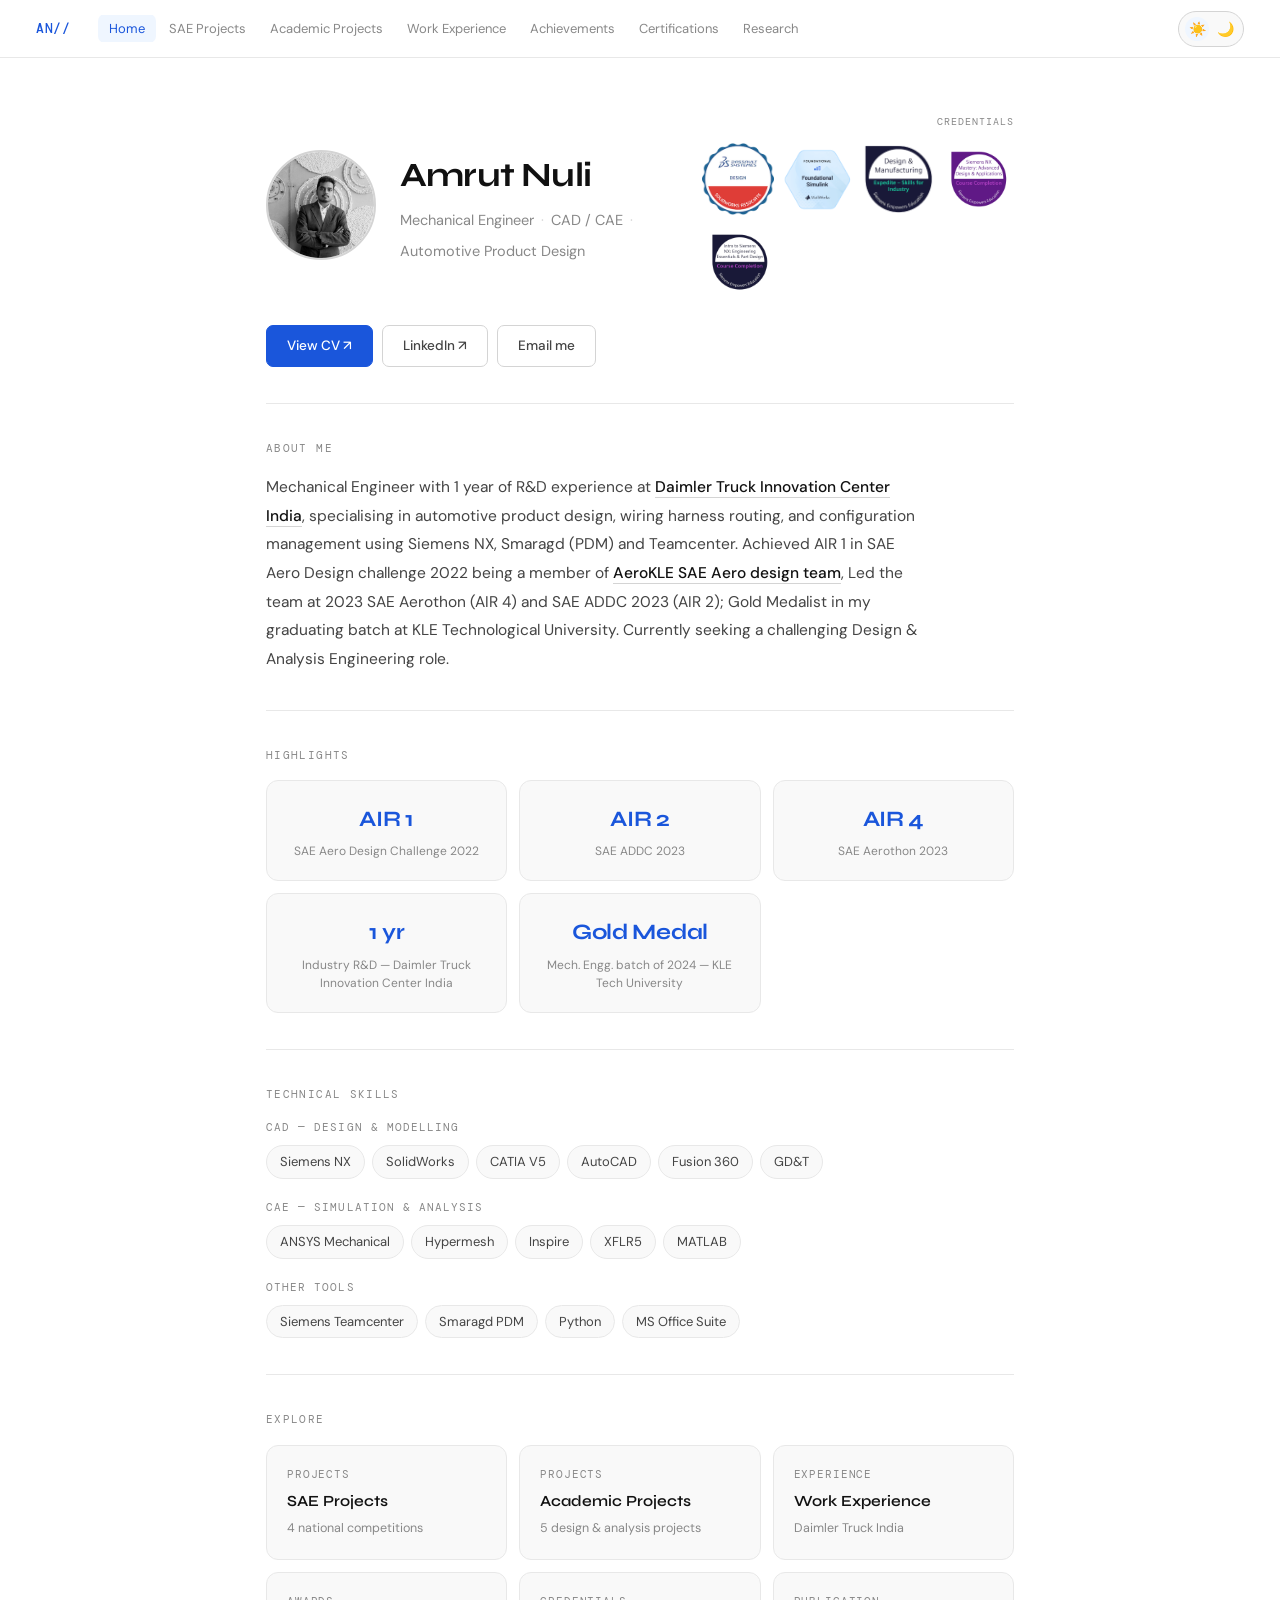
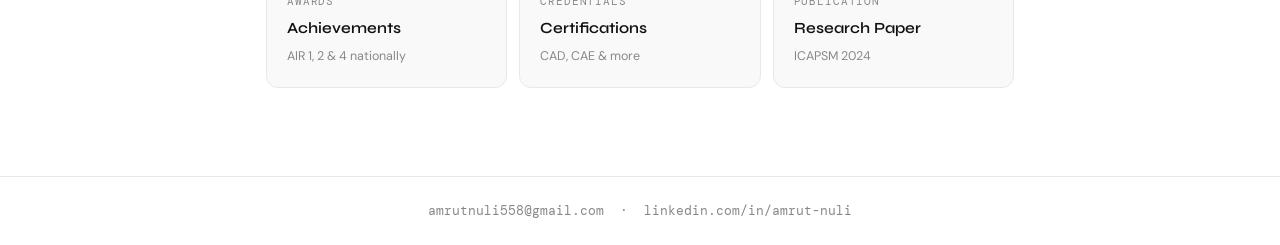
==== index.html @ 8f0495ea "initial upload" ====
<!DOCTYPE html>
<html lang="en">
<head>
  <meta charset="UTF-8"/>
  <meta name="viewport" content="width=device-width, initial-scale=1.0"/>
  <title>Amrut Nuli — Mechanical Engineer</title>
  <link rel="stylesheet" href="style.css"/>
</head>
<body>

<nav>
  <a class="nav-brand" href="index.html">AN//</a>
  <ul class="nav-links">
    <li><a href="index.html" class="active">Home</a></li>
    <li><a href="sae-projects.html">SAE Projects</a></li>
    <li><a href="academic-projects.html">Academic Projects</a></li>
    <li><a href="work-experience.html">Work Experience</a></li>
    <li><a href="achievements.html">Achievements</a></li>
    <li><a href="certifications.html">Certifications</a></li>
    <li><a href="research.html">Research</a></li>
  </ul>
  <button class="theme-toggle" onclick="toggleTheme()" id="theme-btn" title="Toggle dark/light mode">
    <span class="theme-toggle-icon" id="icon-light">☀️</span>
    <span class="theme-toggle-icon" id="icon-dark">🌙</span>
  </button>
</nav>

<main class="page">

  <!-- ── HERO ── -->
  <div class="hero-row">

    <!-- Profile photo -->
    <div class="avatar-wrap" style="width:110px; height:110px;">
      <img src="images/profile/photo.jpg" alt="Amrut Nuli"
           onerror="this.style.display='none'; this.nextElementSibling.style.display='flex'"/>
      <div class="avatar-initials" style="display:none;">AN</div>
    </div>

    <!-- Name + title -->
    <div style="flex:1; min-width:0;">
      <div class="hero-name">Amrut Nuli</div>
      <div class="hero-title-line">
        <span>Mechanical Engineer</span>
        <span class="hero-dot">·</span>
        <span>CAD / CAE</span>
        <span class="hero-dot">·</span>
        <span>Automotive Product Design</span>
      </div>
    </div>

<!-- Credential badges — right aligned -->
<div style="display:flex; flex-direction:column; align-items:flex-end;
            gap:10px; flex-shrink:0;">
  <div style="font-size:10px; font-family:'DM Mono',monospace;
              text-transform:uppercase; letter-spacing:0.1em;
              color:var(--text3); text-align:right; margin-bottom:2px;">
    Credentials
  </div>

  <!-- Row 1 — 4 badges -->
  <div style="display:grid; grid-template-columns:repeat(4, 72px); gap:8px;">

    <a href="https://www.credly.com/badges/6abbfff7-89fe-4c32-a767-18a393b9e136"
       target="_blank" title="Click to verify on Credly">
      <img src="images/badges/badge-1.png" alt="Credential Badge 1"
           style="width:72px; height:72px; object-fit:contain; display:block;
                  transition:transform 0.2s, opacity 0.2s; opacity:0.9;"
           onmouseover="this.style.transform='scale(1.1)'; this.style.opacity='1'"
           onmouseout="this.style.transform='scale(1)'; this.style.opacity='0.9'"/>
    </a>

    <a href="https://www.credly.com/badges/c53f338e-df03-4ca5-ad99-1e9cc7ef1392"
       target="_blank" title="Click to verify on Credly">
      <img src="images/badges/badge-2.png" alt="Credential Badge 2"
           style="width:72px; height:72px; object-fit:contain; display:block;
                  transition:transform 0.2s, opacity 0.2s; opacity:0.9;"
           onmouseover="this.style.transform='scale(1.1)'; this.style.opacity='1'"
           onmouseout="this.style.transform='scale(1)'; this.style.opacity='0.9'"/>
    </a>

    <a href="https://www.credly.com/badges/e3f181ad-5f9e-4975-9733-bbbe692f7ce8"
       target="_blank" title="Click to verify on Credly">
      <img src="images/badges/badge-3.png" alt="Credential Badge 3"
           style="width:72px; height:72px; object-fit:contain; display:block;
                  transition:transform 0.2s, opacity 0.2s; opacity:0.9;"
           onmouseover="this.style.transform='scale(1.1)'; this.style.opacity='1'"
           onmouseout="this.style.transform='scale(1)'; this.style.opacity='0.9'"/>
    </a>

    <a href="https://www.credly.com/badges/d7712d7a-e00e-4a6d-b350-fc04dd3a1cb3"
       target="_blank" title="Click to verify on Credly">
      <img src="images/badges/badge-4.png" alt="Credential Badge 4"
           style="width:72px; height:72px; object-fit:contain; display:block;
                  transition:transform 0.2s, opacity 0.2s; opacity:0.9;"
           onmouseover="this.style.transform='scale(1.1)'; this.style.opacity='1'"
           onmouseout="this.style.transform='scale(1)'; this.style.opacity='0.9'"/>
    </a>

  </div>

  <!-- Row 2 — remaining badges -->
  <div style="display:grid; grid-template-columns:repeat(4, 72px); gap:8px;">

    <a href="https://www.credly.com/badges/d7712d7a-e00e-4a6d-b350-fc04dd3a1cb3"
       target="_blank" title="Click to verify on Credly">
      <img src="images/badges/badge-5.png" alt="Credential Badge 5"
           style="width:72px; height:72px; object-fit:contain; display:block;
                  transition:transform 0.2s, opacity 0.2s; opacity:0.9;"
           onmouseover="this.style.transform='scale(1.1)'; this.style.opacity='1'"
           onmouseout="this.style.transform='scale(1)'; this.style.opacity='0.9'"/>
    </a>

    <!-- Add more badges here in row 2 if needed, same pattern -->

  </div>

</div>

</div>
  <!-- ── END HERO ROW ── -->

  <!-- ── CTAs ── -->
  <div class="btn-row">
    <a class="btn primary" href="https://www.papermark.com/view/cmmp3pbql000fjv04pdbtxovd" target="_blank">View CV ↗</a>
    <a class="btn" href="https://www.linkedin.com/in/amrut-nuli/" target="_blank">LinkedIn ↗</a>
    <a class="btn" href="mailto:amrutnuli558@gmail.com">Email me</a>
  </div>

  <hr/>

  <!-- ── ABOUT ── -->
  <div class="label">About me</div>
  <p style="font-size:15.5px; color:var(--text2); line-height:1.85; max-width:660px;">
    Mechanical Engineer with 1 year of R&amp;D experience at
    <a href="work-experience.html" style="color:var(--text); border-bottom:1px solid var(--border2); text-decoration:none; font-weight:500;">Daimler Truck Innovation Center India</a>,
    specialising in automotive product design, wiring harness routing, and configuration management
    using Siemens NX, Smaragd (PDM) and Teamcenter. Achieved AIR 1 in SAE Aero Design challenge 2022
    being a member of
    <a href="https://aerokle.in/" style="color:var(--text); border-bottom:1px solid var(--border2); text-decoration:none; font-weight:500;">AeroKLE SAE Aero design team</a>,
    Led the team at 2023 SAE Aerothon (AIR 4) and SAE ADDC 2023 (AIR 2); Gold Medalist in my graduating
    batch at KLE Technological University. Currently seeking a challenging Design &amp; Analysis Engineering role.
  </p>

  <hr/>

  <!-- ── HIGHLIGHTS ── -->
  <div class="label">Highlights</div>
  <div class="stats-grid">
    <div class="stat-card">
      <div class="stat-val">AIR 1</div>
      <div class="stat-desc">SAE Aero Design Challenge 2022</div>
    </div>
    <div class="stat-card">
      <div class="stat-val">AIR 2</div>
      <div class="stat-desc">SAE ADDC 2023</div>
    </div>
    <div class="stat-card">
      <div class="stat-val">AIR 4</div>
      <div class="stat-desc">SAE Aerothon 2023</div>
    </div>
    <div class="stat-card">
      <div class="stat-val">1 yr</div>
      <div class="stat-desc">Industry R&amp;D — Daimler Truck Innovation Center India</div>
    </div>
    <div class="stat-card">
      <div class="stat-val">Gold Medal</div>
      <div class="stat-desc">Mech. Engg. batch of 2024 — KLE Tech University</div>
    </div>
  </div>

  <hr/>

  <!-- ── SKILLS ── -->
  <div class="label">Technical skills</div>

  <div class="skill-section">
    <div class="skill-label">CAD — Design &amp; Modelling</div>
    <div class="pill-row">
      <span class="pill">Siemens NX</span>
      <span class="pill">SolidWorks</span>
      <span class="pill">CATIA V5</span>
      <span class="pill">AutoCAD</span>
      <span class="pill">Fusion 360</span>
      <span class="pill">GD&amp;T</span>
    </div>
  </div>

  <div class="skill-section">
    <div class="skill-label">CAE — Simulation &amp; Analysis</div>
    <div class="pill-row">
      <span class="pill">ANSYS Mechanical</span>
      <span class="pill">Hypermesh</span>
      <span class="pill">Inspire</span>
      <span class="pill">XFLR5</span>
      <span class="pill">MATLAB</span>
    </div>
  </div>

  <div class="skill-section">
    <div class="skill-label">Other tools</div>
    <div class="pill-row">
      <span class="pill">Siemens Teamcenter</span>
      <span class="pill">Smaragd PDM</span>
      <span class="pill">Python</span>
      <span class="pill">MS Office Suite</span>
    </div>
  </div>

  <hr/>

  <!-- ── EXPLORE ── -->
  <div class="label">Explore</div>
  <div class="explore-grid">
    <a href="sae-projects.html" class="explore-card">
      <div class="explore-type">Projects</div>
      <div class="explore-title">SAE Projects</div>
      <div class="explore-sub">4 national competitions</div>
    </a>
    <a href="academic-projects.html" class="explore-card">
      <div class="explore-type">Projects</div>
      <div class="explore-title">Academic Projects</div>
      <div class="explore-sub">5 design &amp; analysis projects</div>
    </a>
    <a href="work-experience.html" class="explore-card">
      <div class="explore-type">Experience</div>
      <div class="explore-title">Work Experience</div>
      <div class="explore-sub">Daimler Truck India</div>
    </a>
    <a href="achievements.html" class="explore-card">
      <div class="explore-type">Awards</div>
      <div class="explore-title">Achievements</div>
      <div class="explore-sub">AIR 1, 2 &amp; 4 nationally</div>
    </a>
    <a href="certifications.html" class="explore-card">
      <div class="explore-type">Credentials</div>
      <div class="explore-title">Certifications</div>
      <div class="explore-sub">CAD, CAE &amp; more</div>
    </a>
    <a href="research.html" class="explore-card">
      <div class="explore-type">Publication</div>
      <div class="explore-title">Research Paper</div>
      <div class="explore-sub">ICAPSM 2024</div>
    </a>
  </div>

</main>

<footer>
  amrutnuli558@gmail.com &nbsp;·&nbsp;
  <a href="https://www.linkedin.com/in/amrut-nuli/" target="_blank">linkedin.com/in/amrut-nuli</a>
</footer>

<script>
  function applyTheme(dark) {
    document.body.classList.toggle('dark', dark);
    document.getElementById('icon-light').classList.toggle('active', !dark);
    document.getElementById('icon-dark').classList.toggle('active', dark);
  }
  function toggleTheme() {
    const isDark = document.body.classList.contains('dark');
    localStorage.setItem('theme', isDark ? 'light' : 'dark');
    applyTheme(!isDark);
  }
  (function() {
    const saved = localStorage.getItem('theme');
    if (saved === 'dark') applyTheme(true);
    else applyTheme(false);
  })();
</script>

</body>
</html>
---- style.css ----
@import url('https://fonts.googleapis.com/css2?family=Syne:wght@400;500;600;700&family=DM+Mono:wght@400;500&family=DM+Sans:ital,wght@0,400;0,500;1,400&display=swap');

:root {
  --bg:            #ffffff;
  --bg2:           #f9f9f9;
  --bg3:           #f2f2f2;
  --border:        #e8e8e8;
  --border2:       #d4d4d4;
  --text:          #111111;
  --text2:         #444444;
  --text3:         #888888;
  --accent:        #1a56db;
  --accent-dim:    #eff6ff;
  --accent-border: #bfdbfe;
  --green:         #059669;
  --green-dim:     #ecfdf5;
  --green-border:  #a7f3d0;
  --amber:         #d97706;
  --amber-dim:     #fffbeb;
  --amber-border:  #fde68a;
  --nav-h:         58px;
  --radius:        12px;
  --radius-sm:     7px;
}

*, *::before, *::after { box-sizing: border-box; margin: 0; padding: 0; }
html { scroll-behavior: smooth; }

body {
  font-family: 'DM Sans', sans-serif;
  background: var(--bg);
  color: var(--text);
  line-height: 1.65;
  min-height: 100vh;
}

/* ── NAV ─────────────────────────────── */
nav {
  position: sticky; top: 0; z-index: 100;
  background: rgba(255,255,255,0.94);
  backdrop-filter: blur(10px);
  border-bottom: 1px solid var(--border);
  padding: 0 36px;
  display: flex; align-items: center;
  height: var(--nav-h);
}
.nav-brand {
  font-family: 'DM Mono', monospace;
  font-size: 13px; font-weight: 500;
  color: var(--accent); text-decoration: none;
  margin-right: 28px; flex-shrink: 0;
  letter-spacing: 0.04em;
}
.nav-links {
  display: flex; align-items: center;
  gap: 2px; list-style: none;
  overflow-x: auto; flex: 1;
}
.nav-links a {
  font-size: 13px; color: var(--text3);
  text-decoration: none; padding: 6px 11px;
  border-radius: var(--radius-sm);
  transition: color 0.15s, background 0.15s;
  white-space: nowrap;
}
.nav-links a:hover  { color: var(--text); background: var(--bg3); }
.nav-links a.active { color: var(--accent); background: var(--accent-dim); }

/* ── PAGE WRAPPER ─────────────────────── */
.page {
  max-width: 820px;
  margin: 0 auto;
  padding: 56px 36px 88px;
  animation: fadeUp 0.35s ease both;
}

@keyframes fadeUp {
  from { opacity: 0; transform: translateY(14px); }
  to   { opacity: 1; transform: translateY(0); }
}

/* ── PAGE HEADER ──────────────────────── */
.page-header { margin-bottom: 48px; }
.page-eyebrow {
  font-family: 'DM Mono', monospace;
  font-size: 11px; letter-spacing: 0.14em;
  text-transform: uppercase; color: var(--text3);
  margin-bottom: 10px;
}
.page-title {
  font-family: 'Syne', sans-serif;
  font-size: 38px; font-weight: 700;
  color: var(--text); letter-spacing: -0.8px;
  line-height: 1.15;
}
.page-sub {
  font-size: 16px; color: var(--text3);
  margin-top: 10px; max-width: 560px; line-height: 1.65;
}

/* ── DIVIDERS ─────────────────────────── */
hr    { border: none; border-top: 1px solid var(--border); margin: 36px 0; }
.hr-sm{ border: none; border-top: 1px solid var(--border); margin: 22px 0; }

/* ── SECTION LABEL ────────────────────── */
.label {
  font-family: 'DM Mono', monospace;
  font-size: 10.5px; letter-spacing: 0.13em;
  text-transform: uppercase; color: var(--text3);
  margin-bottom: 16px;
}

/* ── GENERIC CARD ─────────────────────── */
.card {
  background: var(--bg);
  border: 1px solid var(--border);
  border-radius: var(--radius);
  padding: 24px;
  margin-bottom: 14px;
}
.card:last-child { margin-bottom: 0; }

/* ── PROJECT CARD ─────────────────────── */
.project-card {
  background: var(--bg);
  border: 1px solid var(--border);
  border-radius: var(--radius);
  padding: 32px;
  margin-bottom: 24px;
  transition: border-color 0.2s, box-shadow 0.2s;
}
.project-card:hover {
  border-color: var(--border2);
  box-shadow: 0 2px 16px rgba(0,0,0,0.06);
}
.project-card:last-child { margin-bottom: 0; }

.project-header {
  display: flex; justify-content: space-between;
  align-items: flex-start; gap: 16px; margin-bottom: 6px;
}
.project-title {
  font-family: 'Syne', sans-serif;
  font-size: 21px; font-weight: 700; color: var(--text);
  line-height: 1.25;
}
.project-rank {
  font-family: 'DM Mono', monospace;
  font-size: 11.5px; font-weight: 500;
  background: var(--accent-dim); color: var(--accent);
  border: 1px solid var(--accent-border);
  border-radius: 20px; padding: 4px 12px;
  white-space: nowrap; flex-shrink: 0;
}
.project-rank.green {
  background: var(--green-dim); color: var(--green);
  border-color: var(--green-border);
}
.project-date {
  font-size: 12.5px; color: var(--text3);
  font-family: 'DM Mono', monospace; margin-bottom: 18px;
}
.project-obj {
  font-size: 14.5px; color: var(--text2);
  line-height: 1.8; margin-bottom: 20px;
  border-left: 3px solid var(--border2);
  padding-left: 14px;
}
.project-bullets { list-style: none; margin-bottom: 20px; }
.project-bullets li {
  font-size: 14px; color: var(--text2);
  padding: 6px 0 6px 20px;
  position: relative; line-height: 1.65;
  border-bottom: 1px solid var(--border);
}
.project-bullets li:last-child { border-bottom: none; }
.project-bullets li::before {
  content: '→';
  position: absolute; left: 0; top: 7px;
  color: var(--accent); font-size: 12px;
}
.project-bullets li strong { color: var(--text); font-weight: 500; }

/* ── SPEC TABLE ────────────────────────── */
.spec-table {
  width: 100%; border-collapse: collapse;
  font-size: 13.5px; margin: 4px 0 4px;
  border: 1px solid var(--border);
  border-radius: var(--radius-sm);
  overflow: hidden;
}
.spec-table td {
  padding: 8px 12px;
  border-bottom: 1px solid var(--border);
  color: var(--text2);
}
.spec-table td:first-child {
  color: var(--text3); width: 50%;
  font-family: 'DM Mono', monospace; font-size: 12px;
  background: var(--bg2);
}
.spec-table tr:last-child td { border-bottom: none; }

/* ── TOOL TAGS ─────────────────────────── */
.tool-tag {
  font-size: 11px; color: var(--text);
  background: var(--accent-dim); border: 1px solid var(--accent-border);
  border-radius: 20px; padding: 3px 10px;
  font-family: 'DM Mono', monospace;
  font-weight: 500;
}
.tools-row { display: flex; flex-wrap: wrap; gap: 8px 10px; margin-top: 16px; }

/* ── PROJECT LINK ──────────────────────── */
.proj-link {
  display: inline-flex; align-items: center; gap: 5px;
  font-size: 13px; color: var(--accent);
  text-decoration: none; margin-top: 18px;
  font-weight: 500;
  border-bottom: 1px solid transparent;
  transition: border-color 0.15s;
}
.proj-link:hover { border-color: var(--accent); }

/* ── STAT CARDS ────────────────────────── */
.stats-grid {
  display: grid;
  grid-template-columns: repeat(3, minmax(0,1fr));
  gap: 12px;
}
.stat-card {
  background: var(--bg2); border: 1px solid var(--border);
  border-radius: var(--radius); padding: 20px 14px; text-align: center;
  transition: border-color 0.2s;
}
.stat-card:hover { border-color: var(--border2); }
.stat-val {
  font-family: 'Syne', sans-serif;
  font-size: 22px; font-weight: 700; color: var(--accent);
  margin-bottom: 5px; letter-spacing: -0.3px;
}
.stat-desc { font-size: 12px; color: var(--text3); line-height: 1.5; }

/* ── SKILL PILLS ───────────────────────── */
.skill-section { margin-bottom: 20px; }
.skill-label {
  font-family: 'DM Mono', monospace;
  font-size: 10.5px; letter-spacing: 0.1em;
  text-transform: uppercase; color: var(--text3);
  margin-bottom: 9px;
}
.pill-row { display: flex; flex-wrap: wrap; gap: 7px; }
.pill {
  font-size: 13px; color: var(--text2);
  padding: 5px 13px; background: var(--bg2);
  border: 1px solid var(--border); border-radius: 20px;
  transition: border-color 0.15s, color 0.15s;
}
.pill:hover { color: var(--accent); border-color: var(--accent-border); }

/* ── BUTTONS ────────────────────────────── */
.btn-row { display: flex; flex-wrap: wrap; gap: 9px; margin-bottom: 36px; }
.btn {
  display: inline-flex; align-items: center; gap: 6px;
  font-family: 'DM Sans', sans-serif;
  font-size: 13.5px; font-weight: 500;
  padding: 9px 20px; border-radius: var(--radius-sm);
  border: 1px solid var(--border2);
  background: var(--bg); color: var(--text2);
  text-decoration: none; cursor: pointer;
  transition: all 0.15s;
}
.btn:hover { background: var(--bg2); color: var(--text); border-color: #bbb; }
.btn.primary {
  background: var(--accent); border-color: var(--accent);
  color: #fff;
}
.btn.primary:hover { background: #1648c0; border-color: #1648c0; }

/* ── WORK EXPERIENCE ───────────────────── */
.exp-card {
  background: var(--bg); border: 1px solid var(--border);
  border-radius: var(--radius); padding: 32px; margin-bottom: 22px;
  transition: box-shadow 0.2s;
}
.exp-card:hover { box-shadow: 0 2px 16px rgba(0,0,0,0.06); }
.exp-company {
  font-family: 'Syne', sans-serif;
  font-size: 20px; font-weight: 700; color: var(--text);
  text-decoration: none; display: inline-block;
  border-bottom: 1px solid transparent;
  transition: border-color 0.15s;
}
.exp-company:hover { border-color: var(--text3); }
.exp-role {
  font-size: 14.5px; color: var(--accent);
  margin: 5px 0 3px; font-weight: 500;
}
.exp-period {
  font-family: 'DM Mono', monospace;
  font-size: 11.5px; color: var(--text3); margin-bottom: 20px;
}
.skills-gained {
  background: var(--bg2); border: 1px solid var(--border);
  border-radius: var(--radius-sm);
  padding: 14px 16px; margin-bottom: 20px;
}
.skills-gained-label {
  font-size: 10.5px; letter-spacing: 0.1em;
  text-transform: uppercase; color: var(--text3);
  font-family: 'DM Mono', monospace; margin-bottom: 10px;
}

/* ── ACHIEVEMENT CARD ──────────────────── */
.ach-card {
  background: var(--bg); border: 1px solid var(--border);
  border-radius: var(--radius); padding: 28px; margin-bottom: 16px;
  transition: border-color 0.2s, box-shadow 0.2s;
}
.ach-card:hover { border-color: var(--border2); box-shadow: 0 2px 16px rgba(0,0,0,0.06); }
.ach-badge {
  flex-shrink: 0; width: 60px; height: 60px;
  border-radius: 50%;
  display: flex; flex-direction: column;
  align-items: center; justify-content: center;
}
.ach-badge.blue { background: var(--accent-dim); border: 1.5px solid var(--accent-border); }
.ach-badge.gold { background: var(--amber-dim); border: 1.5px solid var(--amber-border); }
.ach-badge-num {
  font-family: 'Syne', sans-serif;
  font-size: 13px; font-weight: 700; line-height: 1;
}
.ach-badge.blue .ach-badge-num { color: var(--accent); }
.ach-badge.gold .ach-badge-num { color: var(--amber); }
.ach-badge-sub {
  font-size: 9px; font-family: 'DM Mono', monospace;
  letter-spacing: 0.05em; margin-top: 2px;
}
.ach-badge.blue .ach-badge-sub { color: var(--accent); }
.ach-badge.gold .ach-badge-sub { color: var(--amber); }
.ach-title {
  font-family: 'Syne', sans-serif;
  font-size: 17px; font-weight: 700; color: var(--text); margin-bottom: 4px;
}
.ach-sub { font-size: 13.5px; color: var(--text3); margin-bottom: 10px; }
.ach-link {
  font-size: 12.5px; color: var(--accent);
  text-decoration: none; font-weight: 500;
}
.ach-link:hover { text-decoration: underline; }

/* ── CERT GRID ──────────────────────────── */
.cert-grid {
  display: grid;
  grid-template-columns: repeat(auto-fill, minmax(230px, 1fr));
  gap: 14px;
}
.cert-card {
  background: var(--bg); border: 1px solid var(--border);
  border-radius: var(--radius); padding: 0;
  overflow: hidden;
  transition: border-color 0.2s, box-shadow 0.2s;
}
.cert-card:hover { border-color: var(--border2); box-shadow: 0 2px 12px rgba(0,0,0,0.07); }
.cert-img-wrap {
  width: 100%; height: 140px; overflow: hidden;
  background: var(--bg2);
  display: flex; align-items: center; justify-content: center;
  border-bottom: 1px solid var(--border);
}
.cert-img-wrap img {
  width: 100%; height: 100%; object-fit: cover; display: block;
}
.cert-img-placeholder {
  display: flex; flex-direction: column; align-items: center;
  gap: 6px; color: var(--text3); font-size: 12px;
  font-family: 'DM Mono', monospace;
}
.cert-body { padding: 16px; }
.cert-issuer {
  font-family: 'DM Mono', monospace;
  font-size: 10px; letter-spacing: 0.1em;
  text-transform: uppercase; color: var(--text3); margin-bottom: 6px;
}
.cert-name {
  font-size: 13.5px; font-weight: 500; color: var(--text);
  margin-bottom: 12px; line-height: 1.4;
}
.cert-link {
  font-size: 12px; color: var(--accent);
  text-decoration: none; display: inline-flex;
  align-items: center; gap: 4px; font-weight: 500;
}
.cert-link:hover { text-decoration: underline; }

/* ── HERO ────────────────────────────────── */
.hero-row {
  display: flex; align-items: center; gap: 24px; margin-bottom: 28px;
}
.avatar-wrap {
  width: 80px; height: 80px; border-radius: 50%;
  overflow: hidden; flex-shrink: 0;
  border: 2.5px solid var(--border2);
  background: var(--bg2);
  display: flex; align-items: center; justify-content: center;
}
.avatar-wrap img { width: 100%; height: 100%; object-fit: cover; }
.avatar-initials {
  font-family: 'Syne', sans-serif;
  font-size: 22px; font-weight: 700; color: var(--accent);
}
.hero-name {
  font-family: 'Syne', sans-serif;
  font-size: 34px; font-weight: 700;
  color: var(--text); letter-spacing: -0.8px; margin-bottom: 6px;
}
.hero-title-line {
  font-size: 14.5px; color: var(--text3);
  display: flex; flex-wrap: wrap; gap: 7px; align-items: center;
}
.hero-dot { color: var(--border2); }

/* ── RESEARCH ────────────────────────────── */
.research-card {
  background: var(--bg); border: 1px solid var(--border);
  border-radius: var(--radius); padding: 32px;
}
.conf-badge {
  display: inline-block;
  font-family: 'DM Mono', monospace;
  font-size: 11.5px; color: var(--green);
  background: var(--green-dim); border: 1px solid var(--green-border);
  border-radius: 5px; padding: 4px 12px; margin-bottom: 16px;
}

/* ── RESEARCH IMAGE ──────────────────────── */
.research-img-wrap {
  width: 100%; max-width: 480px;
  background: var(--bg2); border: 1px solid var(--border);
  border-radius: var(--radius); margin-bottom: 24px;
  display: block; margin-left: auto; margin-right: auto;
  box-shadow: 0 4px 20px rgba(0,0,0,0.10);
}
.research-img-wrap img {
  width: 100%; height: auto;
  object-fit: contain; display: block;
  border-radius: var(--radius);
}

/* ── EXPLORE GRID ────────────────────────── */
.explore-grid {
  display: grid;
  grid-template-columns: repeat(auto-fill, minmax(180px,1fr));
  gap: 12px;
}
.explore-card {
  background: var(--bg2); border: 1px solid var(--border);
  border-radius: var(--radius); padding: 20px;
  text-decoration: none; display: block;
  transition: border-color 0.2s, box-shadow 0.2s;
}
.explore-card:hover {
  border-color: var(--accent-border);
  box-shadow: 0 2px 12px rgba(26,86,219,0.08);
}
.explore-type {
  font-size: 10.5px; color: var(--text3);
  font-family: 'DM Mono', monospace;
  text-transform: uppercase; letter-spacing: 0.08em; margin-bottom: 6px;
}
.explore-title {
  font-family: 'Syne', sans-serif;
  font-size: 15.5px; font-weight: 600; color: var(--text); margin-bottom: 4px;
}
.explore-sub { font-size: 12.5px; color: var(--text3); }

/* ── FOOTER ──────────────────────────────── */
footer {
  border-top: 1px solid var(--border);
  padding: 24px 36px;
  text-align: center;
  font-size: 12.5px; color: var(--text3);
  font-family: 'DM Mono', monospace;
}
footer a { color: var(--text3); text-decoration: none; }
footer a:hover { color: var(--accent); }

/* ═══════════════════════════════════════════
   IMAGE CAROUSEL
═══════════════════════════════════════════ */
.carousel {
  position: relative;
  width: 100%;
  border-radius: var(--radius);
  overflow: hidden;
  background: var(--bg2);
  margin-bottom: 24px;
  border: 1px solid var(--border);
  user-select: none;
}
.carousel-track-wrap { overflow: hidden; width: 100%; }
.carousel-track {
  display: flex;
  transition: transform 0.38s cubic-bezier(0.4,0,0.2,1);
  will-change: transform;
}
.carousel-slide { min-width: 100%; position: relative; }
.carousel-slide img {
  width: 100%; height: 340px;
  object-fit: cover; display: block;
}
.carousel-caption {
  position: absolute; bottom: 0; left: 0; right: 0;
  padding: 10px 16px;
  background: linear-gradient(transparent, rgba(0,0,0,0.55));
  font-size: 12px; color: rgba(255,255,255,0.85);
  font-family: 'DM Mono', monospace; letter-spacing: 0.02em;
}
.carousel-btn {
  position: absolute; top: 50%; transform: translateY(-50%);
  width: 38px; height: 38px;
  background: rgba(255,255,255,0.9);
  border: 1px solid rgba(0,0,0,0.1);
  border-radius: 50%; color: var(--text);
  font-size: 16px; cursor: pointer;
  display: flex; align-items: center; justify-content: center;
  z-index: 10;
  transition: background 0.15s, box-shadow 0.15s;
  line-height: 1; padding: 0;
}
.carousel-btn:hover { background: #fff; box-shadow: 0 2px 8px rgba(0,0,0,0.15); }
.carousel-btn.prev { left: 10px; }
.carousel-btn.next { right: 10px; }
.carousel-dots {
  display: flex; justify-content: center;
  gap: 6px; padding: 10px 0 12px;
  background: var(--bg);
}
.carousel-dot {
  width: 6px; height: 6px; border-radius: 50%;
  background: var(--border2); cursor: pointer;
  transition: background 0.2s, transform 0.2s;
  border: none; padding: 0;
}
.carousel-dot.active { background: var(--accent); transform: scale(1.3); }
.carousel-counter {
  position: absolute; top: 10px; right: 12px;
  font-family: 'DM Mono', monospace; font-size: 11px;
  color: rgba(255,255,255,0.85);
  background: rgba(0,0,0,0.45);
  padding: 3px 9px; border-radius: 20px;
  z-index: 10; pointer-events: none;
}
.carousel-placeholder {
  height: 180px;
  display: flex; flex-direction: column;
  align-items: center; justify-content: center;
  gap: 8px; color: var(--text3);
  font-size: 12.5px; font-family: 'DM Mono', monospace;
}

/* Achievement image strip */
.ach-img-strip {
  width: 100%; height: 200px; overflow: hidden;
  border-radius: var(--radius-sm); margin-bottom: 18px;
  border: 1px solid var(--border); background: var(--bg2);
}
.ach-img-strip img {
  width: 100%; height: 100%; object-fit: cover;
}
.ach-img-placeholder {
  width: 100%; height: 100%;
  display: flex; align-items: center; justify-content: center;
  color: var(--text3); font-size: 12px; font-family: 'DM Mono', monospace;
  flex-direction: column; gap: 6px;
}

/* ── RESPONSIVE ──────────────────────────── */
@media (max-width: 620px) {
  nav { padding: 0 16px; }
  .page { padding: 36px 18px 64px; }
  .stats-grid { grid-template-columns: repeat(2,1fr); }
  .cert-grid { grid-template-columns: 1fr 1fr; }
  .project-header { flex-direction: column; gap: 8px; }
  .hero-row { flex-direction: column; align-items: flex-start; gap: 14px; }
  .hero-name { font-size: 26px; }
  .page-title { font-size: 28px; }
  .carousel-slide img { height: 220px; }
  footer { padding: 20px 18px; }
  .explore-grid { grid-template-columns: 1fr 1fr; }
}
/* ── COLLAPSIBLE SECTION ── */
.collapsible {
  border: 1px solid var(--border);
  border-radius: var(--radius-sm);
  margin-bottom: 14px;
  overflow: hidden;
}

.collapsible-header {
  display: flex;
  justify-content: space-between;
  align-items: center;
  padding: 14px 18px;
  background: var(--bg2);
  cursor: pointer;
  user-select: none;
  transition: background 0.15s;
}
.collapsible-header:hover { background: var(--bg3); }

.collapsible-title {
  font-size: 14px;
  font-weight: 500;
  color: var(--text);
  font-family: 'DM Sans', sans-serif;
}

.collapsible-icon {
  font-size: 12px;
  color: var(--text3);
  font-family: 'DM Mono', monospace;
  transition: transform 0.25s;
  flex-shrink: 0;
}
.collapsible.open .collapsible-icon {
  transform: rotate(180deg);
}

.collapsible-body {
  max-height: 0;
  overflow: hidden;
  transition: max-height 0.35s ease, padding 0.25s ease;
  padding: 0 18px;
  background: var(--bg);
}
.collapsible.open .collapsible-body {
  max-height: 1000px;
  padding: 16px 18px;
}
/* ── DARK THEME ────────────────────────── */
body.dark {
  --bg:            #0e0e0e;
  --bg2:           #161616;
  --bg3:           #1e1e1e;
  --border:        #262626;
  --border2:       #333333;
  --text:          #efefef;
  --text2:         #aaaaaa;
  --text3:         #555555;
  --accent:        #4a9eff;
  --accent-dim:    #0f2440;
  --accent-border: #1a4a8a;
  --green:         #3ecf8e;
  --green-dim:     #0a2a1e;
  --green-border:  #1a5a3a;
  --amber:         #f59e0b;
  --amber-dim:     #2a1e08;
  --amber-border:  #5a3a10;
}

/* toggle button */
.theme-toggle {
  margin-left: auto;
  flex-shrink: 0;
  background: var(--bg2);
  border: 1px solid var(--border2);
  border-radius: 20px;
  padding: 5px 6px;
  cursor: pointer;
  display: flex;
  align-items: center;
  gap: 4px;
  transition: background 0.2s, border-color 0.2s;
}
.theme-toggle:hover {
  background: var(--bg3);
  border-color: var(--text3);
}
.theme-toggle-icon {
  font-size: 14px;
  line-height: 1;
  display: flex;
  align-items: center;
  justify-content: center;
  width: 24px; height: 24px;
  border-radius: 50%;
  transition: background 0.2s;
}
.theme-toggle-icon.active {
  background: var(--accent-dim);
}
.theme-toggle-label {
  font-size: 11px;
  font-family: 'DM Mono', monospace;
  color: var(--text3);
  padding-right: 6px;
  display: none;
}

/* keep nav readable in dark mode */
body.dark nav {
  background: rgba(14,14,14,0.94);
}

/* keep spec table readable in dark */
body.dark .spec-table td:first-child {
  background: var(--bg2);
}

/* keep skills-gained box readable in dark */
body.dark .skills-gained {
  background: var(--bg2);
}

/* keep explore cards readable in dark */
body.dark .explore-card {
  background: var(--bg2);
}

/* keep stat cards readable in dark */
body.dark .stat-card {
  background: var(--bg2);
}

/* keep collapsible readable in dark */
body.dark .collapsible-header {
  background: var(--bg2);
}
body.dark .collapsible-header:hover {
  background: var(--bg3);
}
body.dark .collapsible-body {
  background: var(--bg);
}

/* carousel dots in dark */
body.dark .carousel-dots {
  background: var(--bg);
}
body.dark .carousel-btn {
  background: rgba(30,30,30,0.9);
  border-color: rgba(255,255,255,0.1);
  color: #fff;
}
body.dark .carousel-btn:hover {
  background: rgba(40,40,40,1);
}

/* cert image placeholder in dark */
body.dark .cert-img-wrap {
  background: var(--bg2);
}

/* research image wrap in dark */
body.dark .research-img-wrap {
  background: var(--bg2);
}

@media (max-width: 620px) {
  .theme-toggle-label { display: none; }
}
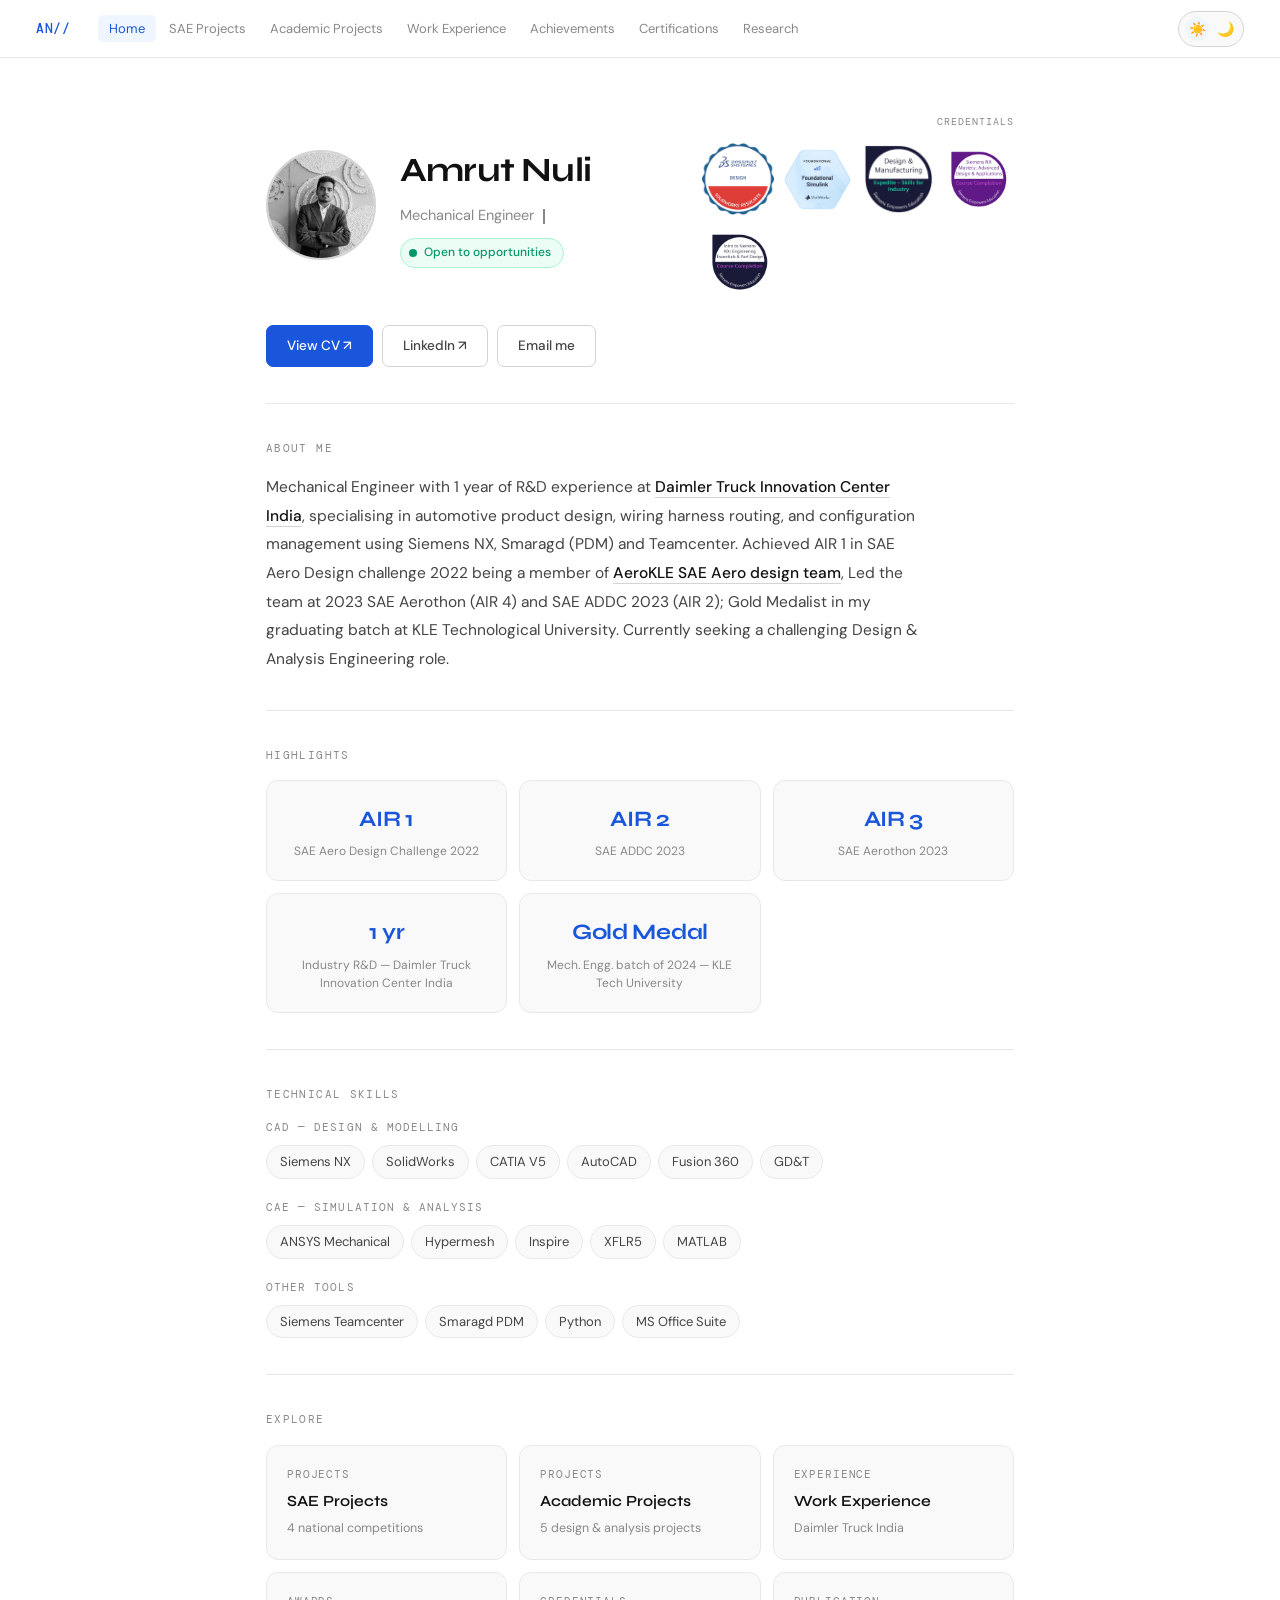
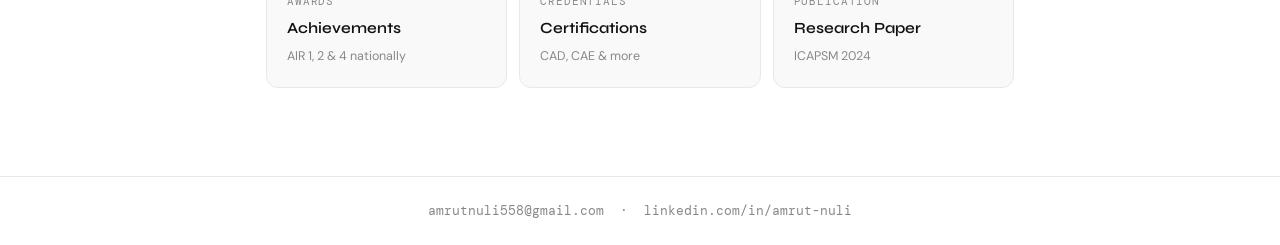
==== commit 58079027: "Update index.html" ====
--- a/index.html
+++ b/index.html
@@ -38,14 +38,15 @@
     </div>
 
     <!-- Name + title -->
+   <!-- Name + title -->
     <div style="flex:1; min-width:0;">
       <div class="hero-name">Amrut Nuli</div>
       <div class="hero-title-line">
-        <span>Mechanical Engineer</span>
-        <span class="hero-dot">·</span>
-        <span>CAD / CAE</span>
-        <span class="hero-dot">·</span>
-        <span>Automotive Product Design</span>
+        <span id="typed-text"></span><span class="typed-cursor" id="typed-cursor"></span>
+      </div>
+      <div class="open-to-work">
+        <span class="pulse-dot"></span>
+        Open to opportunities
       </div>
     </div>
 
@@ -145,26 +146,27 @@
   <hr/>
 
   <!-- ── HIGHLIGHTS ── -->
+<!-- ── HIGHLIGHTS ── -->
   <div class="label">Highlights</div>
-  <div class="stats-grid">
-    <div class="stat-card">
-      <div class="stat-val">AIR 1</div>
+  <div class="stats-grid" id="stats-grid">
+    <div class="stat-card">
+      <div class="stat-val" data-target="1" data-prefix="AIR ">AIR —</div>
       <div class="stat-desc">SAE Aero Design Challenge 2022</div>
     </div>
     <div class="stat-card">
-      <div class="stat-val">AIR 2</div>
+      <div class="stat-val" data-target="2" data-prefix="AIR ">AIR —</div>
       <div class="stat-desc">SAE ADDC 2023</div>
     </div>
     <div class="stat-card">
-      <div class="stat-val">AIR 4</div>
+      <div class="stat-val" data-target="4" data-prefix="AIR ">AIR —</div>
       <div class="stat-desc">SAE Aerothon 2023</div>
     </div>
     <div class="stat-card">
-      <div class="stat-val">1 yr</div>
+      <div class="stat-val" data-target="1" data-prefix="" data-suffix=" yr">— yr</div>
       <div class="stat-desc">Industry R&amp;D — Daimler Truck Innovation Center India</div>
     </div>
     <div class="stat-card">
-      <div class="stat-val">Gold Medal</div>
+      <div class="stat-val" data-text="Gold Medal">—</div>
       <div class="stat-desc">Mech. Engg. batch of 2024 — KLE Tech University</div>
     </div>
   </div>
@@ -252,6 +254,7 @@
 </footer>
 
 <script>
+  /* ── THEME ── */
   function applyTheme(dark) {
     document.body.classList.toggle('dark', dark);
     document.getElementById('icon-light').classList.toggle('active', !dark);
@@ -267,7 +270,87 @@
     if (saved === 'dark') applyTheme(true);
     else applyTheme(false);
   })();
+
+  /* ── TYPED TEXT ── */
+  (function() {
+    const phrases = [
+      'Mechanical Engineer',
+      'CAD / CAE Specialist',
+      'Automotive Product Design',
+      'FEA & CFD Analysis',
+    ];
+    let pi = 0, ci = 0, deleting = false;
+    const el = document.getElementById('typed-text');
+    const cursor = document.getElementById('typed-cursor');
+    function type() {
+      const current = phrases[pi];
+      if (!deleting) {
+        el.textContent = current.substring(0, ci + 1);
+        ci++;
+        if (ci === current.length) {
+          deleting = true;
+          setTimeout(type, 1800);
+          return;
+        }
+        setTimeout(type, 60);
+      } else {
+        el.textContent = current.substring(0, ci - 1);
+        ci--;
+        if (ci === 0) {
+          deleting = false;
+          pi = (pi + 1) % phrases.length;
+          setTimeout(type, 300);
+          return;
+        }
+        setTimeout(type, 35);
+      }
+    }
+    setTimeout(type, 600);
+  })();
+
+  /* ── ANIMATED COUNTERS ── */
+  (function() {
+    let triggered = false;
+    function animateCounters() {
+      if (triggered) return;
+      const grid = document.getElementById('stats-grid');
+      if (!grid) return;
+      const rect = grid.getBoundingClientRect();
+      if (rect.top > window.innerHeight * 0.85) return;
+      triggered = true;
+
+      grid.querySelectorAll('.stat-val[data-target]').forEach(function(el) {
+        const target = parseInt(el.dataset.target);
+        const prefix = el.dataset.prefix || '';
+        const suffix = el.dataset.suffix || '';
+        const duration = 900;
+        const steps = 30;
+        let step = 0;
+        const timer = setInterval(function() {
+          step++;
+          const val = Math.round(target * step / steps);
+          el.textContent = prefix + val + suffix;
+          if (step >= steps) {
+            clearInterval(timer);
+            el.textContent = prefix + target + suffix;
+          }
+        }, duration / steps);
+      });
+
+      /* text-only stat (Gold Medal) — typewriter effect */
+      grid.querySelectorAll('.stat-val[data-text]').forEach(function(el) {
+        const text = el.dataset.text;
+        let i = 0;
+        el.textContent = '';
+        const t = setInterval(function() {
+          el.textContent += text[i];
+          i++;
+          if (i >= text.length) clearInterval(t);
+        }, 60);
+      });
+    }
+
+    window.addEventListener('scroll', animateCounters, { passive: true });
+    setTimeout(animateCounters, 300);
+  })();
 </script>
-
-</body>
-</html>
--- a/style.css
+++ b/style.css
@@ -506,8 +506,9 @@
 }
 .carousel-slide { min-width: 100%; position: relative; }
 .carousel-slide img {
-  width: 100%; height: 340px;
-  object-fit: cover; display: block;
+  width: 100%; height: 420px;
+  object-fit: contain; display: block;
+  background: var(--bg);
 }
 .carousel-caption {
   position: absolute; bottom: 0; left: 0; right: 0;
@@ -552,13 +553,13 @@
   z-index: 10; pointer-events: none;
 }
 .carousel-placeholder {
-  height: 180px;
+  height: 420px;
   display: flex; flex-direction: column;
   align-items: center; justify-content: center;
   gap: 8px; color: var(--text3);
   font-size: 12.5px; font-family: 'DM Mono', monospace;
-}
-
+  background: var(--bg);
+}
 /* Achievement image strip */
 .ach-img-strip {
   width: 100%; height: 200px; overflow: hidden;
@@ -760,3 +761,302 @@
 @media (max-width: 620px) {
   .theme-toggle-label { display: none; }
 }
+/* carousel gap fill matches theme */
+body.dark .carousel-slide img {
+  background: var(--bg);
+}
+body.dark .carousel {
+  background: var(--bg2);
+}
+
+/* progress bar under carousel */
+.carousel-progress {
+  height: 3px;
+  background: var(--border);
+  width: 100%;
+  position: relative;
+  overflow: hidden;
+}
+.carousel-progress-bar {
+  height: 100%;
+  background: var(--accent);
+  width: 0%;
+  transition: width linear;
+}
+
+@media (max-width: 620px) {
+  .carousel-slide img { height: 260px; }
+  .carousel-placeholder { height: 260px; }
+}
+/* ═══════════════════════════════════════
+   FILTER BAR
+═══════════════════════════════════════ */
+.filter-bar {
+  position: sticky;
+  top: var(--nav-h);
+  z-index: 90;
+  background: rgba(255,255,255,0.95);
+  backdrop-filter: blur(10px);
+  border-bottom: 1px solid var(--border);
+  padding: 12px 0;
+  margin: 0 -36px 32px;
+  padding-left: 36px;
+  display: flex;
+  gap: 8px;
+  flex-wrap: wrap;
+}
+body.dark .filter-bar {
+  background: rgba(14,14,14,0.95);
+}
+.filter-btn {
+  font-family: 'DM Mono', monospace;
+  font-size: 11.5px; font-weight: 500;
+  padding: 6px 16px;
+  border-radius: 20px;
+  border: 1px solid var(--border2);
+  background: var(--bg);
+  color: var(--text3);
+  cursor: pointer;
+  transition: all 0.18s;
+  white-space: nowrap;
+}
+.filter-btn:hover {
+  color: var(--accent);
+  border-color: var(--accent-border);
+  background: var(--accent-dim);
+}
+.filter-btn.active {
+  background: var(--accent);
+  border-color: var(--accent);
+  color: #fff;
+}
+.project-card {
+  transition: opacity 0.3s ease, transform 0.3s ease, max-height 0.4s ease;
+}
+.project-card.hidden {
+  display: none;
+}
+.project-card.fade-out {
+  opacity: 0;
+  transform: translateY(8px);
+  pointer-events: none;
+}
+.no-results {
+  display: none;
+  text-align: center;
+  padding: 48px 0;
+  color: var(--text3);
+  font-family: 'DM Mono', monospace;
+  font-size: 13px;
+}
+.no-results.show { display: block; }
+
+/* ═══════════════════════════════════════
+   QUICK LOOK MODAL
+═══════════════════════════════════════ */
+.modal-overlay {
+  display: none;
+  position: fixed;
+  inset: 0;
+  background: rgba(0,0,0,0.7);
+  z-index: 1000;
+  align-items: center;
+  justify-content: center;
+  padding: 20px;
+  backdrop-filter: blur(4px);
+  animation: fadeOverlay 0.2s ease;
+}
+.modal-overlay.open {
+  display: flex;
+}
+@keyframes fadeOverlay {
+  from { opacity: 0; }
+  to   { opacity: 1; }
+}
+.modal-box {
+  background: var(--bg);
+  border: 1px solid var(--border2);
+  border-radius: var(--radius);
+  width: 100%;
+  max-width: 780px;
+  max-height: 90vh;
+  overflow-y: auto;
+  animation: slideUp 0.25s ease;
+  position: relative;
+}
+@keyframes slideUp {
+  from { opacity: 0; transform: translateY(24px); }
+  to   { opacity: 1; transform: translateY(0); }
+}
+.modal-header {
+  display: flex;
+  justify-content: space-between;
+  align-items: flex-start;
+  padding: 24px 28px 0;
+  gap: 16px;
+  position: sticky;
+  top: 0;
+  background: var(--bg);
+  z-index: 2;
+  border-bottom: 1px solid var(--border);
+  padding-bottom: 16px;
+}
+.modal-title {
+  font-family: 'Syne', sans-serif;
+  font-size: 18px; font-weight: 700;
+  color: var(--text); line-height: 1.3;
+}
+.modal-sub {
+  font-size: 12.5px; color: var(--text3);
+  font-family: 'DM Mono', monospace;
+  margin-top: 4px;
+}
+.modal-close {
+  width: 34px; height: 34px;
+  border-radius: 50%;
+  border: 1px solid var(--border2);
+  background: var(--bg2);
+  color: var(--text2);
+  font-size: 18px;
+  cursor: pointer;
+  display: flex; align-items: center;
+  justify-content: center;
+  flex-shrink: 0;
+  transition: background 0.15s, color 0.15s;
+  line-height: 1;
+}
+.modal-close:hover {
+  background: var(--bg3);
+  color: var(--text);
+}
+.modal-body {
+  padding: 24px 28px 28px;
+}
+.modal-section {
+  margin-bottom: 24px;
+}
+.modal-section:last-child { margin-bottom: 0; }
+.modal-section-label {
+  font-family: 'DM Mono', monospace;
+  font-size: 10px; letter-spacing: 0.13em;
+  text-transform: uppercase; color: var(--text3);
+  margin-bottom: 12px;
+}
+.modal-carousel {
+  border-radius: var(--radius-sm);
+  overflow: hidden;
+  border: 1px solid var(--border);
+}
+.quick-look-btn {
+  display: inline-flex;
+  align-items: center; gap: 7px;
+  font-family: 'DM Sans', sans-serif;
+  font-size: 13px; font-weight: 500;
+  padding: 9px 20px;
+  border-radius: var(--radius-sm);
+  border: 1.5px solid var(--accent-border);
+  background: var(--accent-dim);
+  color: var(--accent);
+  cursor: pointer;
+  margin-top: 18px;
+  transition: all 0.15s;
+}
+.quick-look-btn:hover {
+  background: var(--accent);
+  color: #fff;
+  border-color: var(--accent);
+}
+.stat-row {
+  display: grid;
+  grid-template-columns: repeat(auto-fill, minmax(140px, 1fr));
+  gap: 10px;
+  margin-top: 4px;
+}
+.stat-mini {
+  background: var(--bg2);
+  border: 1px solid var(--border);
+  border-radius: var(--radius-sm);
+  padding: 12px;
+  text-align: center;
+}
+.stat-mini-val {
+  font-family: 'Syne', sans-serif;
+  font-size: 18px; font-weight: 700;
+  color: var(--accent); margin-bottom: 3px;
+}
+.stat-mini-label {
+  font-size: 11px; color: var(--text3); line-height: 1.4;
+}
+
+@media (max-width: 620px) {
+  .filter-bar { margin: 0 -18px 24px; padding-left: 18px; }
+  .modal-box { max-height: 95vh; }
+  .modal-header { padding: 18px 18px 14px; }
+  .modal-body { padding: 18px; }
+}
+/* smooth scrolling inside calculation modals */
+.modal-box {
+  scroll-behavior: smooth;
+  -webkit-overflow-scrolling: touch;
+}
+/* ── OPEN TO WORK INDICATOR ── */
+.open-to-work {
+  display: inline-flex; align-items: center; gap: 7px;
+  font-size: 12px; font-weight: 500;
+  color: var(--green);
+  background: var(--green-dim);
+  border: 1px solid var(--green-border);
+  border-radius: 20px; padding: 4px 12px 4px 8px;
+  margin-top: 10px; width: fit-content;
+}
+.pulse-dot {
+  width: 8px; height: 8px; border-radius: 50%;
+  background: var(--green); flex-shrink: 0;
+  animation: pulse-ring 1.8s ease-out infinite;
+}
+@keyframes pulse-ring {
+  0%   { box-shadow: 0 0 0 0 rgba(5,150,105,0.6); }
+  70%  { box-shadow: 0 0 0 7px rgba(5,150,105,0); }
+  100% { box-shadow: 0 0 0 0 rgba(5,150,105,0); }
+}
+
+/* ── TYPED TEXT ── */
+.typed-cursor {
+  display: inline-block; width: 2px; height: 1em;
+  background: var(--text3); margin-left: 2px;
+  vertical-align: middle;
+  animation: blink 0.75s step-end infinite;
+}
+@keyframes blink {
+  0%, 100% { opacity: 1; } 50% { opacity: 0; }
+}
+
+/* ── ANIMATED BAR CHART ── */
+.result-bar-wrap {
+  margin: 14px 0 4px;
+}
+.result-bar-label {
+  display: flex; justify-content: space-between;
+  font-size: 12.5px; color: var(--text2); margin-bottom: 6px;
+}
+.result-bar-label span:last-child {
+  font-family: 'DM Mono', monospace;
+  font-weight: 500; color: var(--accent);
+}
+.result-bar-track {
+  height: 10px; background: var(--bg3);
+  border-radius: 20px; overflow: hidden;
+  border: 1px solid var(--border);
+}
+.result-bar-fill {
+  height: 100%; border-radius: 20px;
+  width: 0%; transition: width 1.4s cubic-bezier(0.4,0,0.2,1);
+  background: var(--accent);
+}
+.result-bar-fill.green { background: var(--green); }
+.result-bar-fill.amber { background: var(--amber); }
+.result-bar-fill.red   { background: #e24b4a; }
+.result-bar-note {
+  font-size: 11.5px; color: var(--text3);
+  margin-top: 5px; font-style: italic;
+}
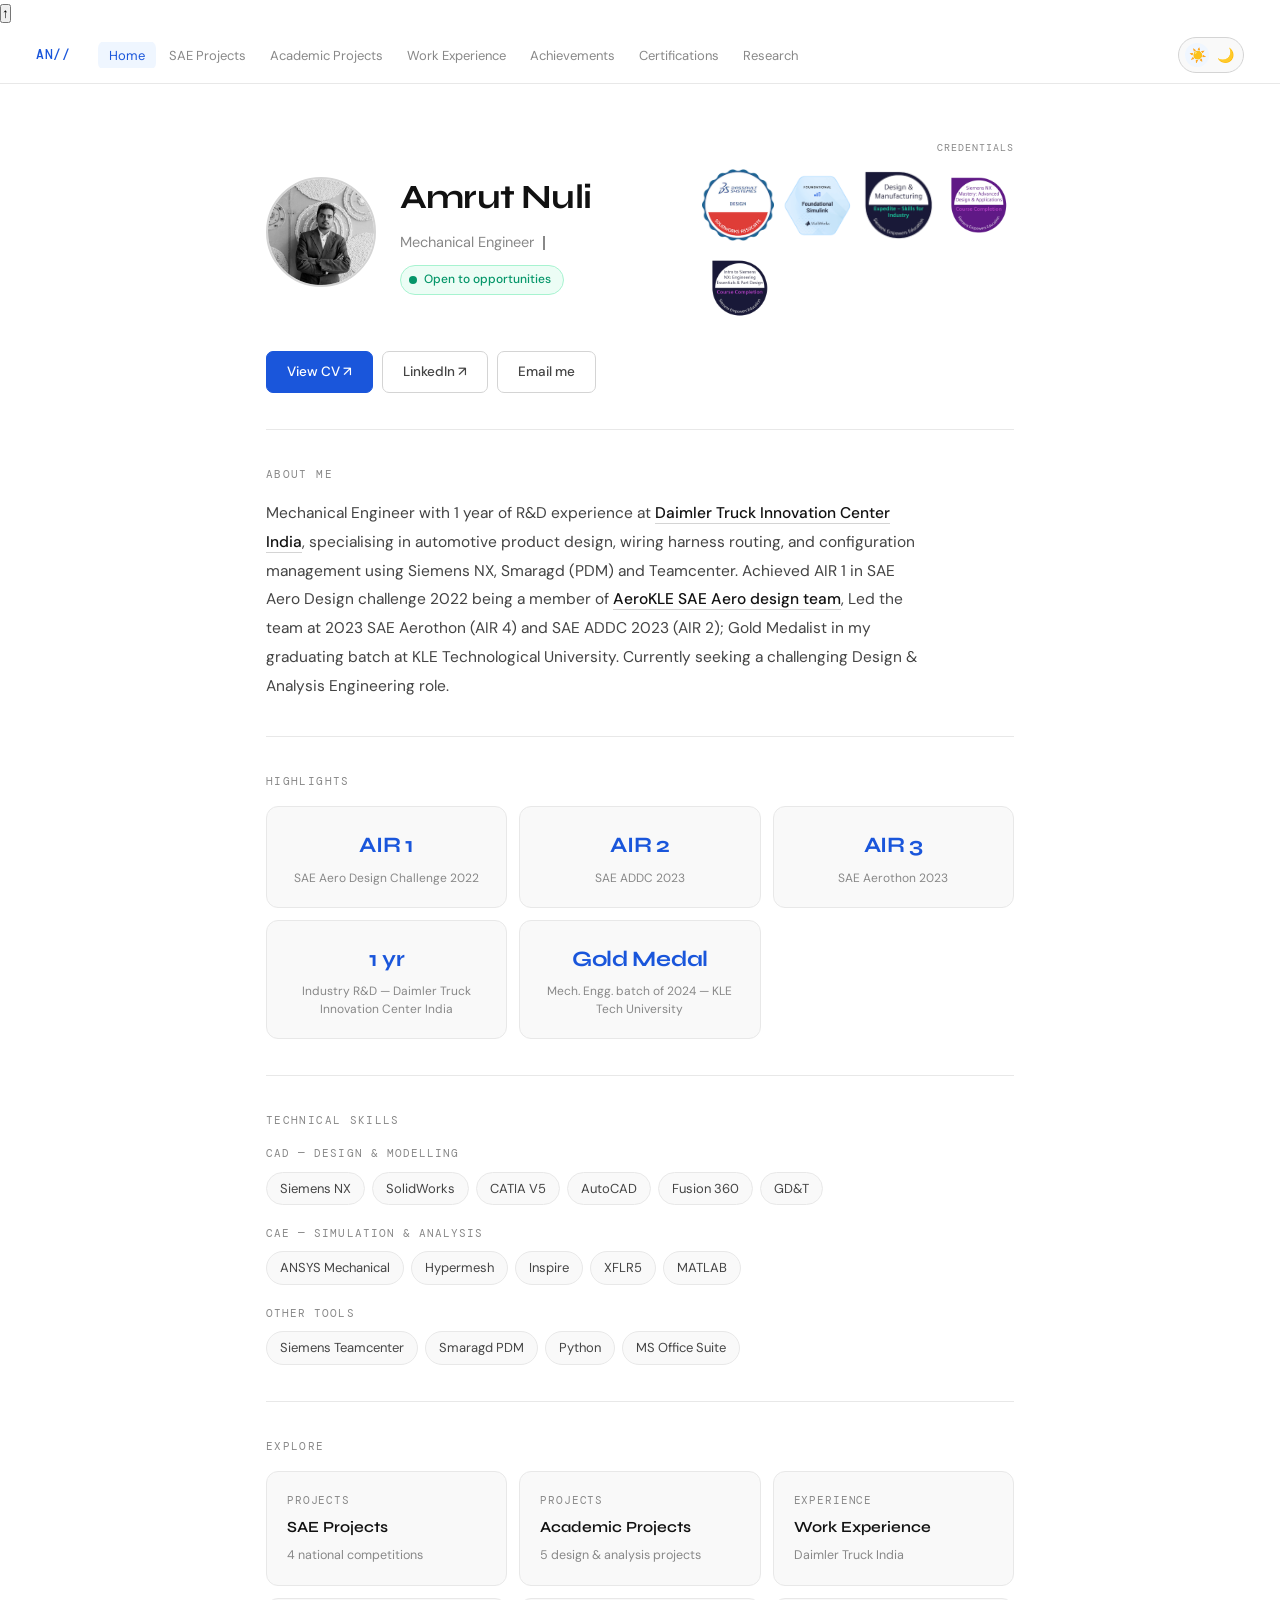
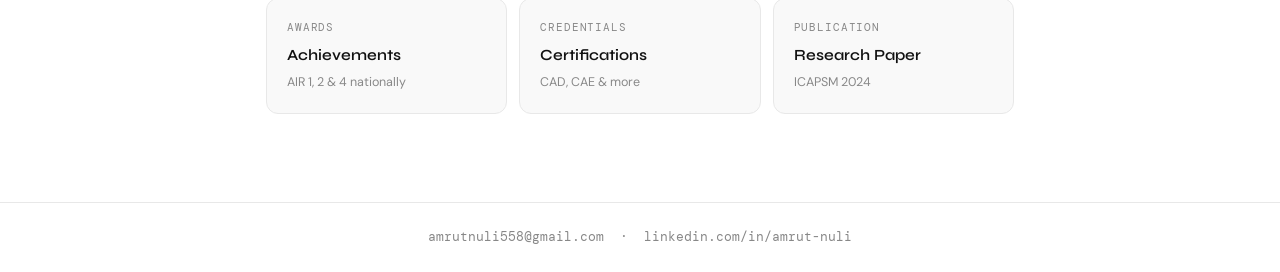
==== commit e87a8dd0: "Update index.html" ====
--- a/index.html
+++ b/index.html
@@ -7,7 +7,8 @@
   <link rel="stylesheet" href="style.css"/>
 </head>
 <body>
-
+<div class="scroll-progress" id="scroll-progress"></div>
+<button class="back-to-top" id="back-top" onclick="window.scrollTo({top:0,behavior:'smooth'})" title="Back to top">↑</button>
 <nav>
   <a class="nav-brand" href="index.html">AN//</a>
   <ul class="nav-links">
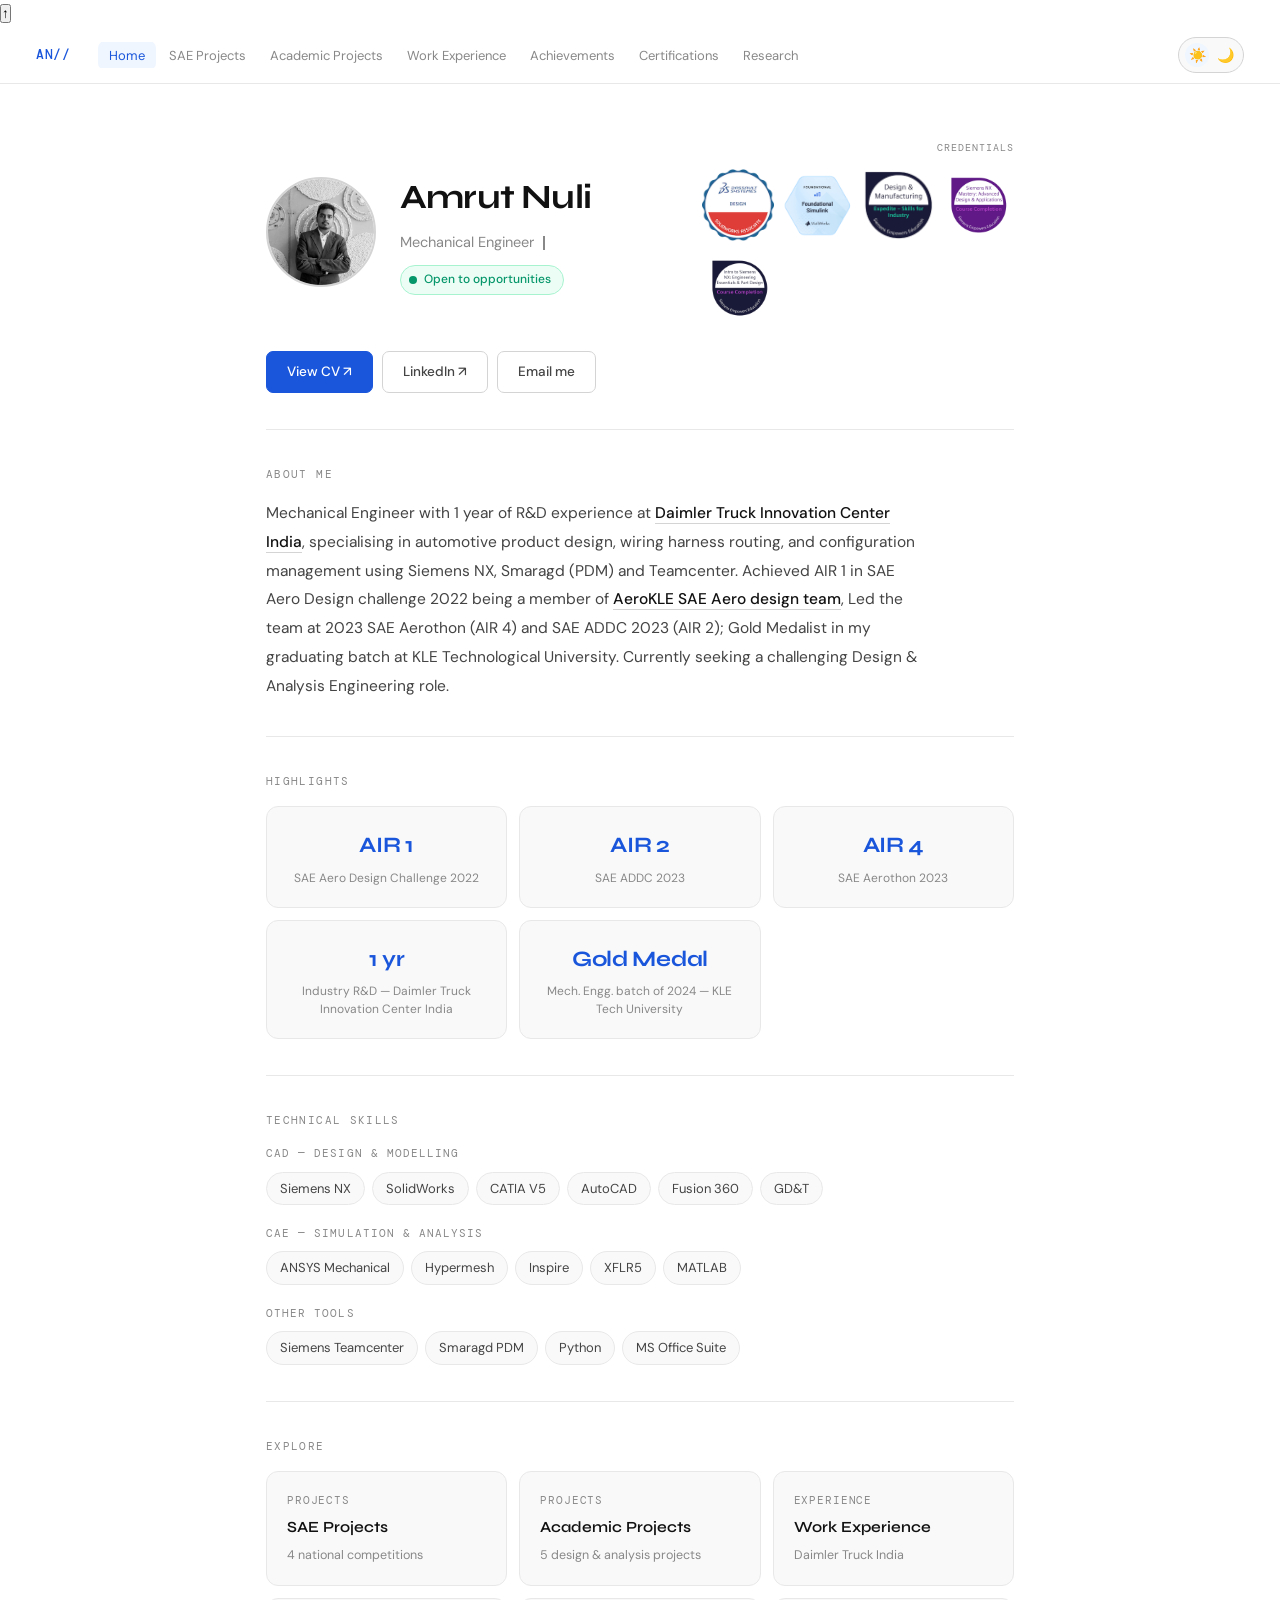
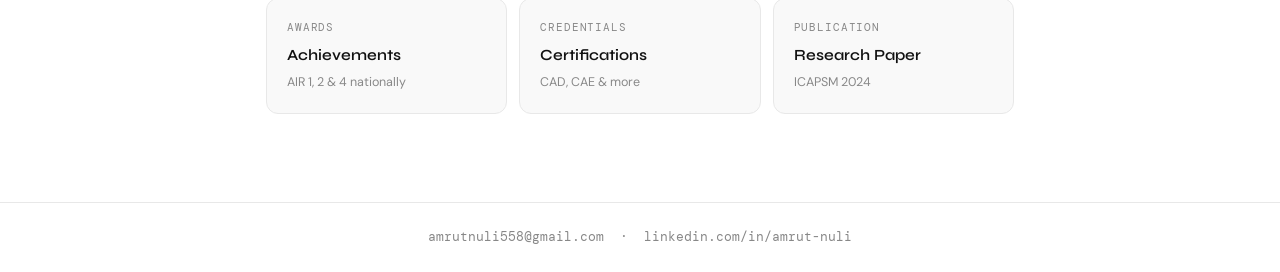
==== commit 05647ef0: "Update index.html" ====
--- a/index.html
+++ b/index.html
@@ -150,28 +150,48 @@
 <!-- ── HIGHLIGHTS ── -->
   <div class="label">Highlights</div>
   <div class="stats-grid" id="stats-grid">
-    <div class="stat-card">
+
+    <!-- Card 1: SAE ADC 2022 — Lift/Drag curve -->
+    <div class="stat-card" id="hud-adc">
+      <canvas id="canvas-adc"></canvas>
+      <span class="hud-label">L/D · payload</span>
       <div class="stat-val" data-target="1" data-prefix="AIR ">AIR —</div>
       <div class="stat-desc">SAE Aero Design Challenge 2022</div>
     </div>
-    <div class="stat-card">
+
+    <!-- Card 2: ADDC 2023 — Quadcopter rotor pulse -->
+    <div class="stat-card" id="hud-addc">
+      <canvas id="canvas-addc"></canvas>
+      <span class="hud-label">rotor · thrust</span>
       <div class="stat-val" data-target="2" data-prefix="AIR ">AIR —</div>
       <div class="stat-desc">SAE ADDC 2023</div>
     </div>
-    <div class="stat-card">
+
+    <!-- Card 3: Aerothon 2023 — Mission trajectory -->
+    <div class="stat-card" id="hud-aerothon">
+      <canvas id="canvas-aerothon"></canvas>
+      <span class="hud-label">mission · path</span>
       <div class="stat-val" data-target="4" data-prefix="AIR ">AIR —</div>
       <div class="stat-desc">SAE Aerothon 2023</div>
     </div>
-    <div class="stat-card">
+
+    <!-- Card 4: Daimler — Wiring harness schematic -->
+    <div class="stat-card" id="hud-daimler">
+      <canvas id="canvas-daimler"></canvas>
+      <span class="hud-label">harness · variants</span>
       <div class="stat-val" data-target="1" data-prefix="" data-suffix=" yr">— yr</div>
       <div class="stat-desc">Industry R&amp;D — Daimler Truck Innovation Center India</div>
     </div>
-    <div class="stat-card">
+
+    <!-- Card 5: Gold Medal — Rank waveform -->
+    <div class="stat-card" id="hud-medal">
+      <canvas id="canvas-medal"></canvas>
+      <span class="hud-label">batch · rank</span>
       <div class="stat-val" data-text="Gold Medal">—</div>
       <div class="stat-desc">Mech. Engg. batch of 2024 — KLE Tech University</div>
     </div>
+
   </div>
-
   <hr/>
 
   <!-- ── SKILLS ── -->
@@ -354,4 +374,540 @@
     window.addEventListener('scroll', animateCounters, { passive: true });
     setTimeout(animateCounters, 300);
   })();
+  /* ══════════════════════════════════════════
+     TELEMETRY HUD CANVAS ANIMATIONS
+  ══════════════════════════════════════════ */
+  (function() {
+
+    var isDark = function() {
+      return document.body.classList.contains('dark');
+    };
+    var C = function(hex, a) {
+      /* convert hex to rgba */
+      var r = parseInt(hex.slice(1,3),16);
+      var g = parseInt(hex.slice(3,5),16);
+      var b = parseInt(hex.slice(5,7),16);
+      return 'rgba('+r+','+g+','+b+','+(a||1)+')';
+    };
+    var accentLight = '#1a56db';
+    var accentDark  = '#4a9eff';
+    var greenLight  = '#059669';
+    var greenDark   = '#3ecf8e';
+    var getAccent = function() { return isDark() ? accentDark : accentLight; };
+    var getGreen  = function() { return isDark() ? greenDark  : greenLight; };
+
+    /* ── helper: resize canvas to match CSS size ── */
+    function sizeCanvas(c) {
+      var rect = c.parentElement.getBoundingClientRect();
+      c.width  = rect.width  || 180;
+      c.height = rect.height || 110;
+    }
+
+    /* ════════════════════════════════════
+       CARD 1 — SAE ADC: Lift/Drag curve
+    ════════════════════════════════════ */
+    (function() {
+      var card   = document.getElementById('hud-adc');
+      var canvas = document.getElementById('canvas-adc');
+      if (!card || !canvas) return;
+      var anim, prog = 0, running = false;
+
+      function draw(p) {
+        sizeCanvas(canvas);
+        var ctx = canvas.getContext('2d');
+        var W = canvas.width, H = canvas.height;
+        ctx.clearRect(0,0,W,H);
+        var acc = getAccent();
+        var grn = getGreen();
+
+        /* grid lines */
+        ctx.strokeStyle = C(acc, 0.08);
+        ctx.lineWidth = 0.5;
+        for (var i=1; i<4; i++) {
+          ctx.beginPath(); ctx.moveTo(W*i/4,0); ctx.lineTo(W*i/4,H); ctx.stroke();
+          ctx.beginPath(); ctx.moveTo(0,H*i/4); ctx.lineTo(W,H*i/4); ctx.stroke();
+        }
+
+        /* L/D curve (bell curve shape) */
+        ctx.beginPath();
+        ctx.strokeStyle = C(acc, 0.7);
+        ctx.lineWidth = 1.5;
+        var pts = Math.floor(60 * p);
+        for (var xi=0; xi<=pts; xi++) {
+          var t = xi / 60;
+          var x = W * 0.08 + t * W * 0.84;
+          /* bell peak at t=0.4 */
+          var y = H*0.85 - (H*0.65) * Math.exp(-Math.pow((t-0.4)*3.5,2));
+          if (xi===0) ctx.moveTo(x,y); else ctx.lineTo(x,y);
+        }
+        ctx.stroke();
+
+        /* payload bar */
+        var barW = W * 0.55 * p;
+        ctx.fillStyle = C(grn, 0.25);
+        ctx.fillRect(W*0.08, H*0.1, barW, H*0.12);
+        ctx.strokeStyle = C(grn, 0.6);
+        ctx.lineWidth = 1;
+        ctx.strokeRect(W*0.08, H*0.1, W*0.55, H*0.12);
+
+        /* labels */
+        ctx.font = '7px DM Mono, monospace';
+        ctx.fillStyle = C(acc, 0.5);
+        ctx.fillText('L/D', W*0.08, H*0.97);
+        ctx.fillStyle = C(grn, 0.6);
+        ctx.fillText('9kg payload', W*0.08, H*0.09);
+
+        /* axis arrows */
+        ctx.strokeStyle = C(acc, 0.2);
+        ctx.lineWidth = 0.8;
+        ctx.beginPath(); ctx.moveTo(W*0.06,H*0.9); ctx.lineTo(W*0.94,H*0.9); ctx.stroke();
+        ctx.beginPath(); ctx.moveTo(W*0.06,H*0.9); ctx.lineTo(W*0.06,H*0.08); ctx.stroke();
+      }
+
+      function animate() {
+        prog += 0.022;
+        if (prog >= 1) { prog = 1; running = false; draw(prog); return; }
+        draw(prog);
+        anim = requestAnimationFrame(animate);
+      }
+
+      card.addEventListener('mouseenter', function() {
+        cancelAnimationFrame(anim);
+        prog = 0; running = true;
+        animate();
+      });
+      card.addEventListener('mouseleave', function() {
+        cancelAnimationFrame(anim);
+        running = false;
+        var ctx = canvas.getContext('2d');
+        /* fade out */
+        var fo = 1;
+        function fadeOut() {
+          sizeCanvas(canvas);
+          ctx.clearRect(0,0,canvas.width,canvas.height);
+          if (fo > 0) { draw(prog); ctx.globalAlpha = fo; fo -= 0.08; requestAnimationFrame(fadeOut); }
+          else { ctx.clearRect(0,0,canvas.width,canvas.height); ctx.globalAlpha=1; }
+        }
+        fadeOut();
+      });
+    })();
+
+    /* ════════════════════════════════════
+       CARD 2 — ADDC: Quadcopter rotors
+    ════════════════════════════════════ */
+    (function() {
+      var card   = document.getElementById('hud-addc');
+      var canvas = document.getElementById('canvas-addc');
+      if (!card || !canvas) return;
+      var anim, angle = 0, running = false;
+
+      function draw(ang) {
+        sizeCanvas(canvas);
+        var ctx = canvas.getContext('2d');
+        var W = canvas.width, H = canvas.height;
+        ctx.clearRect(0,0,W,H);
+        var acc = getAccent();
+        var grn = getGreen();
+
+        /* frame arms */
+        var cx = W/2, cy = H*0.52;
+        var armLen = Math.min(W,H)*0.28;
+        var arms = [45,135,225,315];
+        ctx.strokeStyle = C(acc, 0.25);
+        ctx.lineWidth = 1.5;
+        arms.forEach(function(a) {
+          var rad = a * Math.PI/180;
+          ctx.beginPath();
+          ctx.moveTo(cx,cy);
+          ctx.lineTo(cx + Math.cos(rad)*armLen, cy + Math.sin(rad)*armLen);
+          ctx.stroke();
+        });
+
+        /* centre body */
+        ctx.fillStyle = C(acc, 0.15);
+        ctx.beginPath(); ctx.arc(cx,cy,6,0,Math.PI*2); ctx.fill();
+        ctx.strokeStyle = C(acc,0.4);
+        ctx.lineWidth=1;
+        ctx.stroke();
+
+        /* spinning rotors at each arm end */
+        arms.forEach(function(a) {
+          var rad = a * Math.PI/180;
+          var rx = cx + Math.cos(rad)*armLen;
+          var ry = cy + Math.sin(rad)*armLen;
+          var r = Math.min(W,H)*0.14;
+
+          /* rotor blur circle */
+          ctx.strokeStyle = C(grn, 0.15);
+          ctx.lineWidth = 3;
+          ctx.beginPath(); ctx.arc(rx,ry,r,0,Math.PI*2); ctx.stroke();
+
+          /* rotor blade lines */
+          for (var b=0; b<3; b++) {
+            var bAng = ang + b*(Math.PI*2/3);
+            ctx.strokeStyle = C(acc, 0.55);
+            ctx.lineWidth = 1.2;
+            ctx.beginPath();
+            ctx.moveTo(rx,ry);
+            ctx.lineTo(rx + Math.cos(bAng)*r, ry + Math.sin(bAng)*r);
+            ctx.stroke();
+          }
+
+          /* thrust pulse ring */
+          var pulse = (Math.sin(ang*2 + a) + 1) * 0.5;
+          ctx.strokeStyle = C(grn, 0.12 + pulse*0.15);
+          ctx.lineWidth = 1;
+          ctx.beginPath();
+          ctx.arc(rx,ry, r + pulse*5, 0, Math.PI*2);
+          ctx.stroke();
+        });
+
+        /* T/W label */
+        ctx.font = '7px DM Mono, monospace';
+        ctx.fillStyle = C(grn, 0.6);
+        ctx.fillText('T/W > 2.0', W*0.06, H*0.94);
+        ctx.fillStyle = C(acc, 0.4);
+        ctx.fillText('< 1.8 kg', W*0.65, H*0.94);
+      }
+
+      function animate() {
+        if (!running) return;
+        angle += 0.12;
+        draw(angle);
+        anim = requestAnimationFrame(animate);
+      }
+
+      card.addEventListener('mouseenter', function() {
+        cancelAnimationFrame(anim);
+        running = true;
+        animate();
+      });
+      card.addEventListener('mouseleave', function() {
+        running = false;
+        cancelAnimationFrame(anim);
+        var ctx = canvas.getContext('2d');
+        ctx.clearRect(0,0,canvas.width,canvas.height);
+      });
+    })();
+
+    /* ════════════════════════════════════
+       CARD 3 — AEROTHON: Mission path
+    ════════════════════════════════════ */
+    (function() {
+      var card   = document.getElementById('hud-aerothon');
+      var canvas = document.getElementById('canvas-aerothon');
+      if (!card || !canvas) return;
+      var anim, prog = 0, running = false;
+
+      /* mission waypoints (normalised 0-1) */
+      var waypoints = [
+        {x:0.1, y:0.85, label:'T/O'},
+        {x:0.25,y:0.35, label:'Climb'},
+        {x:0.45,y:0.2,  label:'Search'},
+        {x:0.6, y:0.3,  label:'Drop'},
+        {x:0.75,y:0.55, label:'RTB'},
+        {x:0.9, y:0.85, label:'Land'},
+      ];
+
+      function draw(p) {
+        sizeCanvas(canvas);
+        var ctx = canvas.getContext('2d');
+        var W = canvas.width, H = canvas.height;
+        ctx.clearRect(0,0,W,H);
+        var acc = getAccent();
+        var grn = getGreen();
+
+        /* ground line */
+        ctx.strokeStyle = C(acc, 0.15);
+        ctx.lineWidth = 0.8;
+        ctx.setLineDash([3,4]);
+        ctx.beginPath();
+        ctx.moveTo(W*0.05, H*0.88);
+        ctx.lineTo(W*0.95, H*0.88);
+        ctx.stroke();
+        ctx.setLineDash([]);
+
+        /* total path length for progress */
+        var totalPts = waypoints.length - 1;
+        var globalProgress = p * totalPts;
+
+        /* draw completed segments */
+        ctx.strokeStyle = C(acc, 0.65);
+        ctx.lineWidth = 1.5;
+        ctx.beginPath();
+        for (var i=0; i<waypoints.length; i++) {
+          var segProgress = Math.min(Math.max(globalProgress - i, 0), 1);
+          if (i === 0) {
+            ctx.moveTo(waypoints[0].x*W, waypoints[0].y*H);
+          }
+          if (i > 0 && globalProgress >= i-1) {
+            var prev = waypoints[i-1];
+            var curr = waypoints[i];
+            var px = prev.x*W + (curr.x - prev.x)*W * Math.min(globalProgress-(i-1),1);
+            var py = prev.y*H + (curr.y - prev.y)*H * Math.min(globalProgress-(i-1),1);
+            ctx.lineTo(px, py);
+          }
+        }
+        ctx.stroke();
+
+        /* waypoint dots */
+        waypoints.forEach(function(wp, i) {
+          var reached = globalProgress >= i;
+          if (!reached) return;
+          var dotProgress = Math.min(globalProgress - i + 0.3, 1);
+          ctx.fillStyle = C(i===3 ? grn : acc, reached ? 0.9 : 0.3);
+          ctx.beginPath();
+          ctx.arc(wp.x*W, wp.y*H, 3*dotProgress, 0, Math.PI*2);
+          ctx.fill();
+
+          /* drop icon at waypoint 3 */
+          if (i===3 && reached) {
+            ctx.strokeStyle = C(grn, 0.7);
+            ctx.lineWidth = 1;
+            ctx.beginPath();
+            ctx.moveTo(wp.x*W, wp.y*H+4);
+            ctx.lineTo(wp.x*W, wp.y*H+10);
+            ctx.stroke();
+            ctx.fillStyle = C(grn, 0.7);
+            ctx.beginPath();
+            ctx.arc(wp.x*W, wp.y*H+12, 2, 0, Math.PI*2);
+            ctx.fill();
+          }
+
+          /* label */
+          if (dotProgress > 0.5) {
+            ctx.font = '7px DM Mono, monospace';
+            ctx.fillStyle = C(acc, 0.45);
+            ctx.fillText(wp.label, wp.x*W - 6, wp.y*H - 6);
+          }
+        });
+
+        /* UAV icon at current position */
+        var curSeg = Math.min(Math.floor(globalProgress), totalPts-1);
+        var segFrac = Math.min(globalProgress - curSeg, 1);
+        var wx = waypoints[curSeg].x*W + (waypoints[curSeg+1].x - waypoints[curSeg].x)*W*segFrac;
+        var wy = waypoints[curSeg].y*H + (waypoints[curSeg+1].y - waypoints[curSeg].y)*H*segFrac;
+        if (globalProgress < totalPts) {
+          ctx.fillStyle = C(acc, 0.9);
+          ctx.beginPath();
+          ctx.arc(wx, wy, 3.5, 0, Math.PI*2);
+          ctx.fill();
+          /* pulse */
+          ctx.strokeStyle = C(acc, 0.3);
+          ctx.lineWidth = 1;
+          ctx.beginPath();
+          ctx.arc(wx, wy, 6 + Math.sin(Date.now()*0.008)*2, 0, Math.PI*2);
+          ctx.stroke();
+        }
+      }
+
+      function animate() {
+        if (!running) return;
+        prog += 0.012;
+        if (prog > 1.05) prog = 0; /* loop */
+        draw(Math.min(prog,1));
+        anim = requestAnimationFrame(animate);
+      }
+
+      card.addEventListener('mouseenter', function() {
+        cancelAnimationFrame(anim);
+        prog = 0; running = true;
+        animate();
+      });
+      card.addEventListener('mouseleave', function() {
+        running = false;
+        cancelAnimationFrame(anim);
+        canvas.getContext('2d').clearRect(0,0,canvas.width,canvas.height);
+      });
+    })();
+
+    /* ════════════════════════════════════
+       CARD 4 — DAIMLER: Harness schematic
+    ════════════════════════════════════ */
+    (function() {
+      var card   = document.getElementById('hud-daimler');
+      var canvas = document.getElementById('canvas-daimler');
+      if (!card || !canvas) return;
+      var anim, prog = 0, running = false;
+      var variantCount = 0;
+
+      /* harness node layout */
+      var nodes = [
+        {x:0.12,y:0.5,  label:'ECU'},
+        {x:0.35,y:0.25, label:'FLR'},
+        {x:0.35,y:0.75, label:'RHD'},
+        {x:0.6, y:0.2,  label:'LHD'},
+        {x:0.6, y:0.5,  label:'CAN'},
+        {x:0.6, y:0.8,  label:'GND'},
+        {x:0.85,y:0.35, label:'J1'},
+        {x:0.85,y:0.65, label:'J2'},
+      ];
+      var edges = [[0,1],[0,2],[1,3],[1,4],[2,4],[2,5],[4,6],[4,7],[3,6],[5,7]];
+
+      function draw(p) {
+        sizeCanvas(canvas);
+        var ctx = canvas.getContext('2d');
+        var W = canvas.width, H = canvas.height;
+        ctx.clearRect(0,0,W,H);
+        var acc = getAccent();
+        var grn = getGreen();
+
+        /* draw edges progressively */
+        var totalEdges = edges.length;
+        var edgeProgress = p * totalEdges;
+
+        edges.forEach(function(e, i) {
+          var ep = Math.min(Math.max(edgeProgress - i, 0), 1);
+          if (ep <= 0) return;
+          var n1 = nodes[e[0]], n2 = nodes[e[1]];
+          var x1=n1.x*W, y1=n1.y*H;
+          var x2=n1.x*W+(n2.x-n1.x)*W*ep;
+          var y2=n1.y*H+(n2.y-n1.y)*H*ep;
+          /* signal pulse */
+          var pulse = Math.sin(Date.now()*0.004 + i) * 0.5 + 0.5;
+          ctx.strokeStyle = C(acc, 0.2 + pulse*0.3);
+          ctx.lineWidth = 1;
+          ctx.setLineDash([2,3]);
+          ctx.beginPath(); ctx.moveTo(x1,y1); ctx.lineTo(x2,y2); ctx.stroke();
+          ctx.setLineDash([]);
+        });
+
+        /* draw nodes */
+        nodes.forEach(function(n, i) {
+          var np = Math.min(Math.max((p * totalEdges) - i*0.5, 0), 1);
+          if (np <= 0) return;
+          var pulse = Math.sin(Date.now()*0.005 + i*1.3) * 0.5 + 0.5;
+          ctx.fillStyle = C(i===4 ? grn : acc, 0.12 + pulse*0.08);
+          ctx.strokeStyle = C(i===4 ? grn : acc, 0.5 + pulse*0.3);
+          ctx.lineWidth = 1;
+          ctx.beginPath();
+          ctx.arc(n.x*W, n.y*H, 4*np, 0, Math.PI*2);
+          ctx.fill(); ctx.stroke();
+          if (np > 0.7) {
+            ctx.font = '6px DM Mono,monospace';
+            ctx.fillStyle = C(acc, 0.45);
+            ctx.fillText(n.label, n.x*W+5, n.y*H+3);
+          }
+        });
+
+        /* variant counter */
+        ctx.font = 'bold 10px DM Mono,monospace';
+        ctx.fillStyle = C(grn, 0.7);
+        ctx.fillText(Math.floor(variantCount) + ' variants', W*0.05, H*0.95);
+      }
+
+      function animate() {
+        if (!running) return;
+        prog = Math.min(prog + 0.018, 1);
+        if (variantCount < 10) variantCount += 0.4;
+        draw(prog);
+        if (prog < 1 || variantCount < 10) anim = requestAnimationFrame(animate);
+        else {
+          /* keep pulsing after complete */
+          function pulse() {
+            if (!running) return;
+            draw(1);
+            anim = requestAnimationFrame(pulse);
+          }
+          pulse();
+        }
+      }
+
+      card.addEventListener('mouseenter', function() {
+        cancelAnimationFrame(anim);
+        prog = 0; variantCount = 0; running = true;
+        animate();
+      });
+      card.addEventListener('mouseleave', function() {
+        running = false;
+        cancelAnimationFrame(anim);
+        canvas.getContext('2d').clearRect(0,0,canvas.width,canvas.height);
+      });
+    })();
+
+    /* ════════════════════════════════════
+       CARD 5 — GOLD MEDAL: Rank waveform
+    ════════════════════════════════════ */
+    (function() {
+      var card   = document.getElementById('hud-medal');
+      var canvas = document.getElementById('canvas-medal');
+      if (!card || !canvas) return;
+      var anim, t = 0, running = false;
+
+      function draw(time) {
+        sizeCanvas(canvas);
+        var ctx = canvas.getContext('2d');
+        var W = canvas.width, H = canvas.height;
+        ctx.clearRect(0,0,W,H);
+        var amb = isDark() ? '#f59e0b' : '#d97706';
+
+        /* waveform — flat then sharp peak at rank #1 */
+        ctx.beginPath();
+        ctx.strokeStyle = 'rgba(217,119,6,0.55)';
+        ctx.lineWidth = 1.5;
+        for (var xi=0; xi<W; xi++) {
+          var xt = xi / W;
+          /* sine noise base */
+          var noise = Math.sin(xt*18 + time*0.04)*0.04
+                    + Math.sin(xt*7  + time*0.02)*0.06;
+          /* sharp spike at 80% */
+          var spike = Math.exp(-Math.pow((xt-0.8)*12,2)) * 0.55;
+          var y = H*0.7 - (noise + spike) * H;
+          if (xi===0) ctx.moveTo(xi,y); else ctx.lineTo(xi,y);
+        }
+        ctx.stroke();
+
+        /* area fill under spike */
+        ctx.beginPath();
+        ctx.fillStyle = 'rgba(217,119,6,0.06)';
+        for (var xi2=0; xi2<W; xi2++) {
+          var xt2 = xi2 / W;
+          var noise2 = Math.sin(xt2*18+time*0.04)*0.04 + Math.sin(xt2*7+time*0.02)*0.06;
+          var spike2 = Math.exp(-Math.pow((xt2-0.8)*12,2))*0.55;
+          var y2 = H*0.7-(noise2+spike2)*H;
+          if (xi2===0) ctx.moveTo(xi2,y2); else ctx.lineTo(xi2,y2);
+        }
+        ctx.lineTo(W,H*0.7); ctx.lineTo(0,H*0.7); ctx.closePath();
+        ctx.fill();
+
+        /* #1 annotation */
+        ctx.font = 'bold 9px DM Mono,monospace';
+        ctx.fillStyle = 'rgba(217,119,6,0.8)';
+        ctx.fillText('RANK #1', W*0.72, H*0.13);
+        ctx.strokeStyle = 'rgba(217,119,6,0.3)';
+        ctx.lineWidth=0.8;
+        ctx.setLineDash([2,3]);
+        ctx.beginPath();
+        ctx.moveTo(W*0.8,H*0.15);
+        ctx.lineTo(W*0.8,H*0.7);
+        ctx.stroke();
+        ctx.setLineDash([]);
+
+        /* CGPA label */
+        ctx.font = '7px DM Mono,monospace';
+        ctx.fillStyle = 'rgba(217,119,6,0.5)';
+        ctx.fillText('9.35 CGPA', W*0.05, H*0.94);
+        ctx.fillText('Gold Medalist', W*0.55, H*0.94);
+      }
+
+      function animate() {
+        if (!running) return;
+        t++;
+        draw(t);
+        anim = requestAnimationFrame(animate);
+      }
+
+      card.addEventListener('mouseenter', function() {
+        cancelAnimationFrame(anim);
+        t=0; running=true;
+        animate();
+      });
+      card.addEventListener('mouseleave', function() {
+        running=false;
+        cancelAnimationFrame(anim);
+        canvas.getContext('2d').clearRect(0,0,canvas.width,canvas.height);
+      });
+    })();
+
+  })(); /* end HUD */
 </script>
--- a/style.css
+++ b/style.css
@@ -1060,3 +1060,88 @@
   font-size: 11.5px; color: var(--text3);
   margin-top: 5px; font-style: italic;
 }
+/* ══════════════════════════════════════
+   TELEMETRY HUD HOVER CARDS
+══════════════════════════════════════ */
+.stat-card {
+  position: relative;
+  overflow: hidden;
+  cursor: default;
+}
+.stat-card canvas {
+  position: absolute;
+  inset: 0;
+  width: 100% !important;
+  height: 100% !important;
+  opacity: 0;
+  transition: opacity 0.4s ease;
+  pointer-events: none;
+}
+.stat-card:hover canvas {
+  opacity: 1;
+}
+.stat-card .stat-val,
+.stat-card .stat-desc {
+  position: relative;
+  z-index: 2;
+  transition: color 0.3s;
+}
+.stat-card:hover .stat-val {
+  color: var(--accent);
+}
+/* HUD scan line effect on hover */
+.stat-card::after {
+  content: '';
+  position: absolute;
+  inset: 0;
+  background: repeating-linear-gradient(
+    0deg,
+    transparent,
+    transparent 3px,
+    rgba(26,86,219,0.025) 3px,
+    rgba(26,86,219,0.025) 4px
+  );
+  opacity: 0;
+  transition: opacity 0.4s;
+  pointer-events: none;
+  z-index: 1;
+}
+.stat-card:hover::after { opacity: 1; }
+/* HUD corner brackets */
+.stat-card::before {
+  content: '';
+  position: absolute;
+  inset: 6px;
+  border: 1.5px solid transparent;
+  border-radius: 6px;
+  transition: border-color 0.35s;
+  pointer-events: none;
+  z-index: 3;
+}
+.stat-card:hover::before {
+  border-color: rgba(26,86,219,0.2);
+}
+/* HUD label that appears on hover */
+.hud-label {
+  position: absolute;
+  top: 8px; right: 10px;
+  font-family: 'DM Mono', monospace;
+  font-size: 8px; letter-spacing: 0.12em;
+  text-transform: uppercase;
+  color: var(--accent);
+  opacity: 0;
+  transition: opacity 0.4s;
+  z-index: 4;
+  pointer-events: none;
+}
+.stat-card:hover .hud-label { opacity: 0.7; }
+
+body.dark .stat-card::after {
+  background: repeating-linear-gradient(
+    0deg,
+    transparent,
+    transparent 3px,
+    rgba(74,158,255,0.04) 3px,
+    rgba(74,158,255,0.04) 4px
+  );
+}
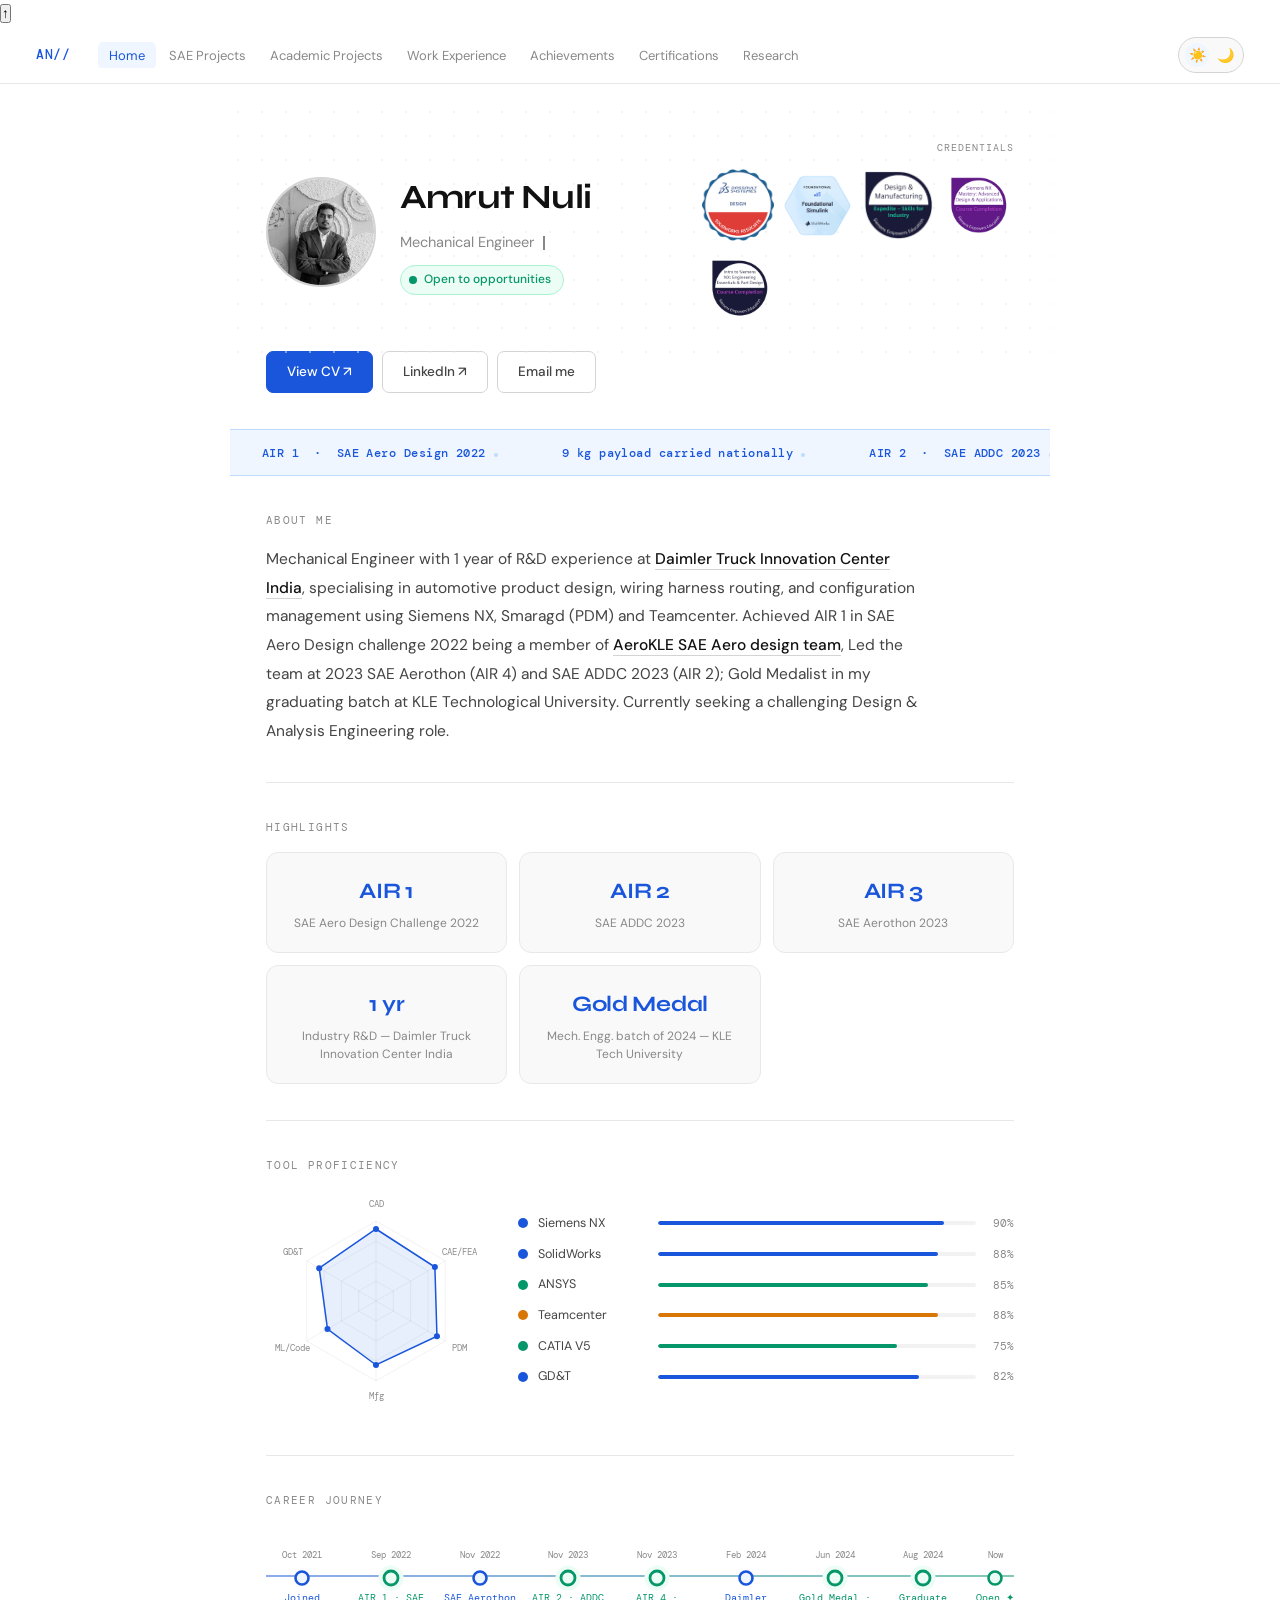
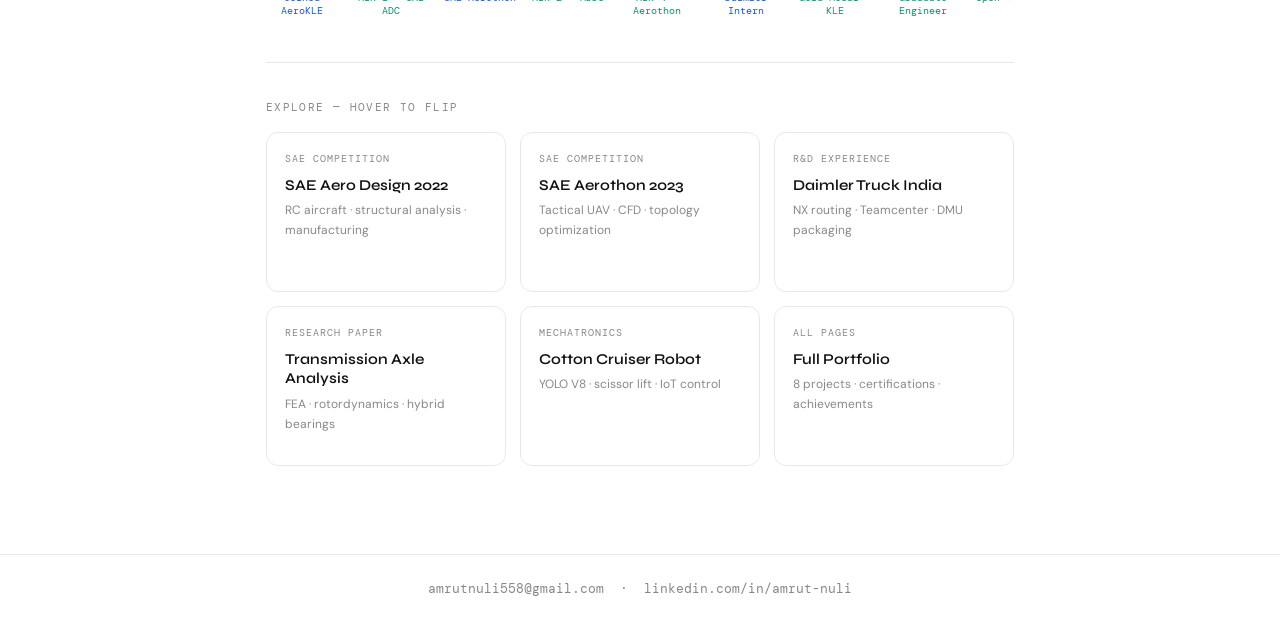
==== commit 65797175: "Update index.html" ====
--- a/index.html
+++ b/index.html
@@ -6,6 +6,13 @@
   <title>Amrut Nuli — Mechanical Engineer</title>
   <link rel="stylesheet" href="style.css"/>
 </head>
+  <!-- Engineering crosshair -->
+<div class="crosshair-overlay" id="crosshair">
+  <div class="crosshair-h"></div>
+  <div class="crosshair-v"></div>
+  <div class="crosshair-ring"></div>
+  <div class="crosshair-coords" id="crosshair-coords">X:000 Y:000</div>
+</div>
 <body>
 <div class="scroll-progress" id="scroll-progress"></div>
 <button class="back-to-top" id="back-top" onclick="window.scrollTo({top:0,behavior:'smooth'})" title="Back to top">↑</button>
@@ -29,7 +36,8 @@
 <main class="page">
 
   <!-- ── HERO ── -->
-  <div class="hero-row">
+<!-- ── HERO ── -->
+  <div class="hero-row hero-bg">
 
     <!-- Profile photo -->
     <div class="avatar-wrap" style="width:110px; height:110px;">
@@ -129,7 +137,34 @@
     <a class="btn" href="mailto:amrutnuli558@gmail.com">Email me</a>
   </div>
 
-  <hr/>
+<!-- ── ACHIEVEMENT TICKER ── -->
+  <div class="ticker-wrap">
+    <div class="ticker-track" id="ticker-track">
+      <span class="ticker-item">AIR 1 &nbsp;·&nbsp; SAE Aero Design 2022 <span class="ticker-dot"></span></span>
+      <span class="ticker-item">9 kg payload carried nationally <span class="ticker-dot"></span></span>
+      <span class="ticker-item">AIR 2 &nbsp;·&nbsp; SAE ADDC 2023 <span class="ticker-dot"></span></span>
+      <span class="ticker-item">AIR 4 &nbsp;·&nbsp; SAE Aerothon 2023 <span class="ticker-dot"></span></span>
+      <span class="ticker-item">1 yr R&amp;D · Daimler Truck India <span class="ticker-dot"></span></span>
+      <span class="ticker-item">10+ vehicle variants optimised <span class="ticker-dot"></span></span>
+      <span class="ticker-item">Gold Medalist · 9.35 CGPA <span class="ticker-dot"></span></span>
+      <span class="ticker-item">18.38% deformation reduction · ICAPSM 2024 <span class="ticker-dot"></span></span>
+      <span class="ticker-item">40% weight reduction · topology optimisation <span class="ticker-dot"></span></span>
+      <span class="ticker-item">CSWA · Siemens NX Certified <span class="ticker-dot"></span></span>
+      <!-- duplicate for seamless loop -->
+      <span class="ticker-item">AIR 1 &nbsp;·&nbsp; SAE Aero Design 2022 <span class="ticker-dot"></span></span>
+      <span class="ticker-item">9 kg payload carried nationally <span class="ticker-dot"></span></span>
+      <span class="ticker-item">AIR 2 &nbsp;·&nbsp; SAE ADDC 2023 <span class="ticker-dot"></span></span>
+      <span class="ticker-item">AIR 4 &nbsp;·&nbsp; SAE Aerothon 2023 <span class="ticker-dot"></span></span>
+      <span class="ticker-item">1 yr R&amp;D · Daimler Truck India <span class="ticker-dot"></span></span>
+      <span class="ticker-item">10+ vehicle variants optimised <span class="ticker-dot"></span></span>
+      <span class="ticker-item">Gold Medalist · 9.35 CGPA <span class="ticker-dot"></span></span>
+      <span class="ticker-item">18.38% deformation reduction · ICAPSM 2024 <span class="ticker-dot"></span></span>
+      <span class="ticker-item">40% weight reduction · topology optimisation <span class="ticker-dot"></span></span>
+      <span class="ticker-item">CSWA · Siemens NX Certified <span class="ticker-dot"></span></span>
+    </div>
+  </div>
+
+  <!-- ── ABOUT ── -->
 
   <!-- ── ABOUT ── -->
   <div class="label">About me</div>
@@ -194,78 +229,216 @@
   </div>
   <hr/>
 
-  <!-- ── SKILLS ── -->
-  <div class="label">Technical skills</div>
-
-  <div class="skill-section">
-    <div class="skill-label">CAD — Design &amp; Modelling</div>
-    <div class="pill-row">
-      <span class="pill">Siemens NX</span>
-      <span class="pill">SolidWorks</span>
-      <span class="pill">CATIA V5</span>
-      <span class="pill">AutoCAD</span>
-      <span class="pill">Fusion 360</span>
-      <span class="pill">GD&amp;T</span>
+<!-- ── SKILLS ── -->
+  <div class="label">Tool proficiency</div>
+  <div class="radar-wrap">
+    <div class="radar-canvas-wrap">
+      <canvas id="radar-chart" width="220" height="220"></canvas>
+    </div>
+    <div class="radar-legend" id="radar-legend">
+      <div class="radar-legend-item">
+        <div class="radar-legend-dot" style="background:#1a56db;"></div>
+        <span style="width:110px; font-size:12.5px;">Siemens NX</span>
+        <div class="radar-legend-bar"><div class="radar-legend-fill" style="background:#1a56db;" data-w="90%"></div></div>
+        <span style="font-size:11px; color:var(--text3); font-family:'DM Mono',monospace; width:28px; text-align:right;">90%</span>
+      </div>
+      <div class="radar-legend-item">
+        <div class="radar-legend-dot" style="background:#1a56db;"></div>
+        <span style="width:110px; font-size:12.5px;">SolidWorks</span>
+        <div class="radar-legend-bar"><div class="radar-legend-fill" style="background:#1a56db;" data-w="88%"></div></div>
+        <span style="font-size:11px; color:var(--text3); font-family:'DM Mono',monospace; width:28px; text-align:right;">88%</span>
+      </div>
+      <div class="radar-legend-item">
+        <div class="radar-legend-dot" style="background:#059669;"></div>
+        <span style="width:110px; font-size:12.5px;">ANSYS</span>
+        <div class="radar-legend-bar"><div class="radar-legend-fill" style="background:#059669;" data-w="85%"></div></div>
+        <span style="font-size:11px; color:var(--text3); font-family:'DM Mono',monospace; width:28px; text-align:right;">85%</span>
+      </div>
+      <div class="radar-legend-item">
+        <div class="radar-legend-dot" style="background:#d97706;"></div>
+        <span style="width:110px; font-size:12.5px;">Teamcenter</span>
+        <div class="radar-legend-bar"><div class="radar-legend-fill" style="background:#d97706;" data-w="88%"></div></div>
+        <span style="font-size:11px; color:var(--text3); font-family:'DM Mono',monospace; width:28px; text-align:right;">88%</span>
+      </div>
+      <div class="radar-legend-item">
+        <div class="radar-legend-dot" style="background:#059669;"></div>
+        <span style="width:110px; font-size:12.5px;">CATIA V5</span>
+        <div class="radar-legend-bar"><div class="radar-legend-fill" style="background:#059669;" data-w="75%"></div></div>
+        <span style="font-size:11px; color:var(--text3); font-family:'DM Mono',monospace; width:28px; text-align:right;">75%</span>
+      </div>
+      <div class="radar-legend-item">
+        <div class="radar-legend-dot" style="background:#1a56db;"></div>
+        <span style="width:110px; font-size:12.5px;">GD&amp;T</span>
+        <div class="radar-legend-bar"><div class="radar-legend-fill" style="background:#1a56db;" data-w="82%"></div></div>
+        <span style="font-size:11px; color:var(--text3); font-family:'DM Mono',monospace; width:28px; text-align:right;">82%</span>
+      </div>
     </div>
   </div>
 
-  <div class="skill-section">
-    <div class="skill-label">CAE — Simulation &amp; Analysis</div>
-    <div class="pill-row">
-      <span class="pill">ANSYS Mechanical</span>
-      <span class="pill">Hypermesh</span>
-      <span class="pill">Inspire</span>
-      <span class="pill">XFLR5</span>
-      <span class="pill">MATLAB</span>
+  <hr/>
+
+ <!-- ── CAREER TIMELINE ── -->
+  <div class="label">Career journey</div>
+  <div class="career-timeline" id="career-tl">
+    <div class="career-line"><div class="career-line-fill" id="career-fill"></div></div>
+    <div class="career-nodes">
+
+      <div class="career-node active" title="SAE Aero Design Team joined">
+        <div class="career-node-date">Oct 2021</div>
+        <div class="career-node-dot"></div>
+        <div class="career-node-label">Joined AeroKLE</div>
+      </div>
+
+      <div class="career-node highlight" title="AIR 1 — SAE Aero Design Challenge">
+        <div class="career-node-date">Sep 2022</div>
+        <div class="career-node-dot"></div>
+        <div class="career-node-label">AIR 1 · SAE ADC</div>
+      </div>
+
+      <div class="career-node active" title="SAE Aerothon 2022">
+        <div class="career-node-date">Nov 2022</div>
+        <div class="career-node-dot"></div>
+        <div class="career-node-label">SAE Aerothon</div>
+      </div>
+
+      <div class="career-node highlight" title="AIR 2 — SAE ADDC 2023">
+        <div class="career-node-date">Nov 2023</div>
+        <div class="career-node-dot"></div>
+        <div class="career-node-label">AIR 2 · ADDC</div>
+      </div>
+
+      <div class="career-node highlight" title="AIR 4 — SAE Aerothon 2023">
+        <div class="career-node-date">Nov 2023</div>
+        <div class="career-node-dot"></div>
+        <div class="career-node-label">AIR 4 · Aerothon</div>
+      </div>
+
+      <div class="career-node active" title="Engineering Intern — Daimler Truck">
+        <div class="career-node-date">Feb 2024</div>
+        <div class="career-node-dot"></div>
+        <div class="career-node-label">Daimler Intern</div>
+      </div>
+
+      <div class="career-node highlight" title="Gold Medal — KLE Tech University">
+        <div class="career-node-date">Jun 2024</div>
+        <div class="career-node-dot"></div>
+        <div class="career-node-label">Gold Medal · KLE</div>
+      </div>
+
+      <div class="career-node highlight" title="Graduate Engineer Trainee — Daimler Truck">
+        <div class="career-node-date">Aug 2024</div>
+        <div class="career-node-dot"></div>
+        <div class="career-node-label">Graduate Engineer</div>
+      </div>
+
+      <div class="career-node active" title="Open to opportunities">
+        <div class="career-node-date">Now</div>
+        <div class="career-node-dot" style="border-color:var(--green); background:var(--green-dim); animation: pulse-ring 1.8s ease-out infinite;"></div>
+        <div class="career-node-label" style="color:var(--green);">Open ✦</div>
+      </div>
+
     </div>
   </div>
 
-  <div class="skill-section">
-    <div class="skill-label">Other tools</div>
-    <div class="pill-row">
-      <span class="pill">Siemens Teamcenter</span>
-      <span class="pill">Smaragd PDM</span>
-      <span class="pill">Python</span>
-      <span class="pill">MS Office Suite</span>
-    </div>
+  <hr/>
+
+  <!-- ── FLIP PROJECT CARDS ── -->
+  <div class="label">Explore — hover to flip</div>
+  <div class="flip-grid">
+
+    <div class="flip-card">
+      <div class="flip-card-inner">
+        <div class="flip-front">
+          <div class="flip-front-type">SAE Competition</div>
+          <div class="flip-front-title">SAE Aero Design 2022</div>
+          <div class="flip-front-sub">RC aircraft · structural analysis · manufacturing</div>
+        </div>
+        <div class="flip-back">
+          <div class="flip-back-result">AIR 1 🏆</div>
+          <div class="flip-back-desc">9 kg payload · 15.4% flexural strength gain · composite spar innovation</div>
+          <a class="flip-back-link" href="sae-projects.html">View project →</a>
+        </div>
+      </div>
+    </div>
+
+    <div class="flip-card">
+      <div class="flip-card-inner">
+        <div class="flip-front">
+          <div class="flip-front-type">SAE Competition</div>
+          <div class="flip-front-title">SAE Aerothon 2023</div>
+          <div class="flip-front-sub">Tactical UAV · CFD · topology optimization</div>
+        </div>
+        <div class="flip-back">
+          <div class="flip-back-result">AIR 4</div>
+          <div class="flip-back-desc">T/W &gt;2.0 · −40% component weight · −65% print time</div>
+          <a class="flip-back-link" href="sae-projects.html">View project →</a>
+        </div>
+      </div>
+    </div>
+
+    <div class="flip-card">
+      <div class="flip-card-inner">
+        <div class="flip-front">
+          <div class="flip-front-type">R&amp;D Experience</div>
+          <div class="flip-front-title">Daimler Truck India</div>
+          <div class="flip-front-sub">NX routing · Teamcenter · DMU packaging</div>
+        </div>
+        <div class="flip-back">
+          <div class="flip-back-result">1 yr</div>
+          <div class="flip-back-desc">10+ vehicle variants · LHD/RHD harness layouts · release workflows</div>
+          <a class="flip-back-link" href="work-experience.html">View experience →</a>
+        </div>
+      </div>
+    </div>
+
+    <div class="flip-card">
+      <div class="flip-card-inner">
+        <div class="flip-front">
+          <div class="flip-front-type">Research Paper</div>
+          <div class="flip-front-title">Transmission Axle Analysis</div>
+          <div class="flip-front-sub">FEA · rotordynamics · hybrid bearings</div>
+        </div>
+        <div class="flip-back">
+          <div class="flip-back-result">ICAPSM 2024</div>
+          <div class="flip-back-desc">−18.38% deformation · −4.59% frequency · MAM hybrid config</div>
+          <a class="flip-back-link" href="research.html">View research →</a>
+        </div>
+      </div>
+    </div>
+
+    <div class="flip-card">
+      <div class="flip-card-inner">
+        <div class="flip-front">
+          <div class="flip-front-type">Mechatronics</div>
+          <div class="flip-front-title">Cotton Cruiser Robot</div>
+          <div class="flip-front-sub">YOLO V8 · scissor lift · IoT control</div>
+        </div>
+        <div class="flip-back">
+          <div class="flip-back-result">Prototype ✓</div>
+          <div class="flip-back-desc">Real-time cotton detection · 207–773 mm lift stroke · 33% cost reduction</div>
+          <a class="flip-back-link" href="academic-projects.html">View project →</a>
+        </div>
+      </div>
+    </div>
+
+    <div class="flip-card">
+      <div class="flip-card-inner">
+        <div class="flip-front">
+          <div class="flip-front-type">All pages</div>
+          <div class="flip-front-title">Full Portfolio</div>
+          <div class="flip-front-sub">8 projects · certifications · achievements</div>
+        </div>
+        <div class="flip-back" style="background:var(--green-dim); border-color:var(--green-border);">
+          <div class="flip-back-result" style="color:var(--green);">Explore</div>
+          <div class="flip-back-desc">Navigate all sections using the menu above ↑</div>
+          <a class="flip-back-link" href="achievements.html" style="color:var(--green); border-color:var(--green-border);">View achievements →</a>
+        </div>
+      </div>
+    </div>
+
   </div>
 
-  <hr/>
-
-  <!-- ── EXPLORE ── -->
-  <div class="label">Explore</div>
-  <div class="explore-grid">
-    <a href="sae-projects.html" class="explore-card">
-      <div class="explore-type">Projects</div>
-      <div class="explore-title">SAE Projects</div>
-      <div class="explore-sub">4 national competitions</div>
-    </a>
-    <a href="academic-projects.html" class="explore-card">
-      <div class="explore-type">Projects</div>
-      <div class="explore-title">Academic Projects</div>
-      <div class="explore-sub">5 design &amp; analysis projects</div>
-    </a>
-    <a href="work-experience.html" class="explore-card">
-      <div class="explore-type">Experience</div>
-      <div class="explore-title">Work Experience</div>
-      <div class="explore-sub">Daimler Truck India</div>
-    </a>
-    <a href="achievements.html" class="explore-card">
-      <div class="explore-type">Awards</div>
-      <div class="explore-title">Achievements</div>
-      <div class="explore-sub">AIR 1, 2 &amp; 4 nationally</div>
-    </a>
-    <a href="certifications.html" class="explore-card">
-      <div class="explore-type">Credentials</div>
-      <div class="explore-title">Certifications</div>
-      <div class="explore-sub">CAD, CAE &amp; more</div>
-    </a>
-    <a href="research.html" class="explore-card">
-      <div class="explore-type">Publication</div>
-      <div class="explore-title">Research Paper</div>
-      <div class="explore-sub">ICAPSM 2024</div>
-    </a>
-  </div>
+</main>
 
 </main>
 
@@ -273,7 +446,6 @@
   amrutnuli558@gmail.com &nbsp;·&nbsp;
   <a href="https://www.linkedin.com/in/amrut-nuli/" target="_blank">linkedin.com/in/amrut-nuli</a>
 </footer>
-
 <script>
   /* ── THEME ── */
   function applyTheme(dark) {
@@ -910,4 +1082,236 @@
     })();
 
   })(); /* end HUD */
+  /* ══════════════════════════════════
+     HERO GRID PARALLAX
+  ══════════════════════════════════ */
+  (function() {
+    var hero = document.querySelector('.hero-bg');
+    if (!hero) return;
+    hero.addEventListener('mousemove', function(e) {
+      var rect = hero.getBoundingClientRect();
+      var mx = (e.clientX - rect.left) / rect.width - 0.5;
+      var my = (e.clientY - rect.top)  / rect.height - 0.5;
+      var pseudo = hero.querySelector('*');
+      hero.style.setProperty('--px', (mx * 12) + 'px');
+      hero.style.setProperty('--py', (my * 12) + 'px');
+    });
+  })();
+
+  /* ══════════════════════════════════
+     ENGINEERING CROSSHAIR
+  ══════════════════════════════════ */
+  (function() {
+    var ch = document.getElementById('crosshair');
+    var coords = document.getElementById('crosshair-coords');
+    var heroEl = document.querySelector('.hero-bg');
+    if (!ch || !heroEl) return;
+    var active = false;
+
+    heroEl.addEventListener('mouseenter', function() {
+      active = true;
+      ch.classList.add('visible');
+      document.body.style.cursor = 'none';
+    });
+    heroEl.addEventListener('mouseleave', function() {
+      active = false;
+      ch.classList.remove('visible');
+      document.body.style.cursor = '';
+    });
+    document.addEventListener('mousemove', function(e) {
+      if (!active) return;
+      ch.style.left = (e.clientX - 14) + 'px';
+      ch.style.top  = (e.clientY - 14) + 'px';
+      coords.textContent = 'X:' + String(Math.round(e.clientX)).padStart(3,'0')
+                         + ' Y:' + String(Math.round(e.clientY)).padStart(3,'0');
+    });
+  })();
+
+  /* ══════════════════════════════════
+     CAREER TIMELINE ANIMATION
+  ══════════════════════════════════ */
+  (function() {
+    var fill = document.getElementById('career-fill');
+    var tl   = document.getElementById('career-tl');
+    if (!fill || !tl) return;
+    var done = false;
+    function animate() {
+      if (done) return;
+      var rect = tl.getBoundingClientRect();
+      if (rect.top < window.innerHeight * 0.85) {
+        done = true;
+        fill.style.width = '100%';
+        var nodes = tl.querySelectorAll('.career-node');
+        nodes.forEach(function(n, i) {
+          setTimeout(function() {
+            n.classList.add('active');
+          }, i * 150);
+        });
+      }
+    }
+    window.addEventListener('scroll', animate, {passive:true});
+    setTimeout(animate, 400);
+  })();
+
+  /* ══════════════════════════════════
+     RADAR CHART
+  ══════════════════════════════════ */
+  (function() {
+    var canvas = document.getElementById('radar-chart');
+    if (!canvas) return;
+    var ctx = canvas.getContext('2d');
+    var axes = [
+      {label:'CAD',      val:0.90},
+      {label:'CAE/FEA',  val:0.85},
+      {label:'PDM',      val:0.88},
+      {label:'Mfg',      val:0.80},
+      {label:'ML/Code',  val:0.70},
+      {label:'GD&T',     val:0.82},
+    ];
+    var N = axes.length;
+    var cx = 110, cy = 110, R = 80;
+    var progress = 0;
+    var done = false;
+
+    function drawRadar(p) {
+      ctx.clearRect(0,0,220,220);
+      var isDk = document.body.classList.contains('dark');
+      var accent  = isDk ? '#4a9eff' : '#1a56db';
+      var gridCol = isDk ? 'rgba(255,255,255,0.07)' : 'rgba(0,0,0,0.07)';
+      var textCol = isDk ? 'rgba(255,255,255,0.45)' : 'rgba(0,0,0,0.45)';
+
+      /* grid rings */
+      [0.25,0.5,0.75,1].forEach(function(r) {
+        ctx.beginPath();
+        for (var i=0;i<N;i++) {
+          var ang = (i/N)*Math.PI*2 - Math.PI/2;
+          var x = cx + Math.cos(ang)*R*r;
+          var y = cy + Math.sin(ang)*R*r;
+          i===0 ? ctx.moveTo(x,y) : ctx.lineTo(x,y);
+        }
+        ctx.closePath();
+        ctx.strokeStyle = gridCol;
+        ctx.lineWidth = 0.8;
+        ctx.stroke();
+      });
+
+      /* axis lines */
+      for (var i=0;i<N;i++) {
+        var ang = (i/N)*Math.PI*2 - Math.PI/2;
+        ctx.beginPath();
+        ctx.moveTo(cx,cy);
+        ctx.lineTo(cx+Math.cos(ang)*R, cy+Math.sin(ang)*R);
+        ctx.strokeStyle = gridCol;
+        ctx.lineWidth = 0.8;
+        ctx.stroke();
+        /* labels */
+        var lx = cx + Math.cos(ang)*(R+16);
+        var ly = cy + Math.sin(ang)*(R+16);
+        ctx.font = '9px DM Mono,monospace';
+        ctx.fillStyle = textCol;
+        ctx.textAlign = 'center';
+        ctx.textBaseline = 'middle';
+        ctx.fillText(axes[i].label, lx, ly);
+      }
+
+      /* data polygon */
+      ctx.beginPath();
+      for (var i=0;i<N;i++) {
+        var ang = (i/N)*Math.PI*2 - Math.PI/2;
+        var v = axes[i].val * p;
+        var x = cx + Math.cos(ang)*R*v;
+        var y = cy + Math.sin(ang)*R*v;
+        i===0 ? ctx.moveTo(x,y) : ctx.lineTo(x,y);
+      }
+      ctx.closePath();
+      ctx.fillStyle = isDk
+        ? 'rgba(74,158,255,0.15)'
+        : 'rgba(26,86,219,0.1)';
+      ctx.fill();
+      ctx.strokeStyle = accent;
+      ctx.lineWidth = 1.5;
+      ctx.stroke();
+
+      /* dots */
+      for (var i=0;i<N;i++) {
+        var ang = (i/N)*Math.PI*2 - Math.PI/2;
+        var v = axes[i].val * p;
+        var x = cx + Math.cos(ang)*R*v;
+        var y = cy + Math.sin(ang)*R*v;
+        ctx.beginPath();
+        ctx.arc(x,y,3,0,Math.PI*2);
+        ctx.fillStyle = accent;
+        ctx.fill();
+      }
+    }
+
+    function animateRadar() {
+      if (progress >= 1) {
+        progress = 1;
+        drawRadar(1);
+        /* animate legend bars */
+        document.querySelectorAll('.radar-legend-fill').forEach(function(b) {
+          b.style.width = b.dataset.w;
+        });
+        return;
+      }
+      progress += 0.03;
+      drawRadar(progress);
+      requestAnimationFrame(animateRadar);
+    }
+
+    var radarDone = false;
+    function checkRadar() {
+      if (radarDone) return;
+      var rect = canvas.getBoundingClientRect();
+      if (rect.top < window.innerHeight * 0.9) {
+        radarDone = true;
+        animateRadar();
+      }
+    }
+    window.addEventListener('scroll', checkRadar, {passive:true});
+    setTimeout(checkRadar, 500);
+
+    /* redraw on theme change */
+    var obs = new MutationObserver(function() {
+      drawRadar(progress);
+    });
+    obs.observe(document.body, {attributes:true, attributeFilter:['class']});
+  })();
+
+  /* ══════════════════════════════════
+     SCROLL-TRIGGERED LEGEND BARS
+  ══════════════════════════════════ */
+  (function() {
+    var legDone = false;
+    function check() {
+      if (legDone) return;
+      var wrap = document.getElementById('radar-legend');
+      if (!wrap) return;
+      var rect = wrap.getBoundingClientRect();
+      if (rect.top < window.innerHeight * 0.9) {
+        legDone = true;
+        wrap.querySelectorAll('.radar-legend-fill').forEach(function(b) {
+          b.style.width = b.dataset.w;
+        });
+      }
+    }
+    window.addEventListener('scroll', check, {passive:true});
+    setTimeout(check, 600);
+  })();
+
+  /* ══════════════════════════════════
+     SCROLL PROGRESS + BACK TO TOP
+  ══════════════════════════════════ */
+  (function() {
+    var bar = document.getElementById('scroll-progress');
+    var btn = document.getElementById('back-top');
+    function onScroll() {
+      var scrolled = window.scrollY;
+      var total = document.documentElement.scrollHeight - window.innerHeight;
+      if (bar) bar.style.width = (total > 0 ? (scrolled/total)*100 : 0) + '%';
+      if (btn) btn.classList.toggle('visible', scrolled > 400);
+    }
+    window.addEventListener('scroll', onScroll, {passive:true});
+  })();
 </script>
--- a/style.css
+++ b/style.css
@@ -1145,3 +1145,315 @@
     rgba(74,158,255,0.04) 4px
   );
 }
+/* ══════════════════════════════════════
+   ENGINEERING GRID HERO BG
+══════════════════════════════════════ */
+.hero-bg {
+  position: relative;
+}
+.hero-bg::before {
+  content: '';
+  position: absolute;
+  inset: -40px;
+  background-image:
+    radial-gradient(circle, var(--border) 1px, transparent 1px);
+  background-size: 24px 24px;
+  opacity: 0.5;
+  pointer-events: none;
+  z-index: 0;
+  transition: transform 0.1s ease-out;
+}
+.hero-bg > * { position: relative; z-index: 1; }
+
+/* ══════════════════════════════════════
+   ACHIEVEMENT TICKER
+══════════════════════════════════════ */
+.ticker-wrap {
+  overflow: hidden;
+  background: var(--accent-dim);
+  border-top: 1px solid var(--accent-border);
+  border-bottom: 1px solid var(--accent-border);
+  padding: 9px 0;
+  margin: 0 -36px 36px;
+  white-space: nowrap;
+}
+.ticker-track {
+  display: inline-flex;
+  animation: ticker-scroll 28s linear infinite;
+  gap: 0;
+}
+.ticker-track:hover { animation-play-state: paused; }
+.ticker-item {
+  display: inline-flex;
+  align-items: center;
+  gap: 8px;
+  padding: 0 32px;
+  font-family: 'DM Mono', monospace;
+  font-size: 11.5px;
+  color: var(--accent);
+  font-weight: 500;
+  letter-spacing: 0.04em;
+  white-space: nowrap;
+}
+.ticker-dot {
+  width: 4px; height: 4px;
+  border-radius: 50%;
+  background: var(--accent-border);
+  flex-shrink: 0;
+}
+@keyframes ticker-scroll {
+  0%   { transform: translateX(0); }
+  100% { transform: translateX(-50%); }
+}
+
+/* ══════════════════════════════════════
+   CAREER TIMELINE
+══════════════════════════════════════ */
+.career-timeline {
+  position: relative;
+  padding: 24px 0 8px;
+  overflow: hidden;
+}
+.career-line {
+  position: absolute;
+  top: 50%; left: 0; right: 0;
+  height: 1px;
+  background: var(--border);
+  transform: translateY(-50%);
+}
+.career-line-fill {
+  height: 100%;
+  background: linear-gradient(90deg, var(--accent), var(--green));
+  width: 0%;
+  transition: width 1.8s cubic-bezier(0.4,0,0.2,1);
+}
+.career-nodes {
+  display: flex;
+  justify-content: space-between;
+  position: relative;
+  z-index: 2;
+}
+.career-node {
+  display: flex;
+  flex-direction: column;
+  align-items: center;
+  gap: 0;
+  cursor: default;
+}
+.career-node-dot {
+  width: 12px; height: 12px;
+  border-radius: 50%;
+  background: var(--bg);
+  border: 2px solid var(--border2);
+  transition: border-color 0.3s, transform 0.3s;
+  margin: 0;
+  position: relative;
+  z-index: 2;
+}
+.career-node.active .career-node-dot {
+  border-color: var(--accent);
+  background: var(--accent-dim);
+  transform: scale(1.3);
+}
+.career-node.highlight .career-node-dot {
+  border-color: var(--green);
+  background: var(--green-dim);
+  transform: scale(1.4);
+  box-shadow: 0 0 0 3px var(--green-dim);
+}
+.career-node:hover .career-node-dot {
+  transform: scale(1.5);
+}
+.career-node-label {
+  font-family: 'DM Mono', monospace;
+  font-size: 9.5px;
+  color: var(--text3);
+  text-align: center;
+  max-width: 72px;
+  line-height: 1.4;
+  margin-top: 8px;
+}
+.career-node.active .career-node-label { color: var(--accent); }
+.career-node.highlight .career-node-label { color: var(--green); }
+.career-node-date {
+  font-family: 'DM Mono', monospace;
+  font-size: 8.5px;
+  color: var(--text3);
+  text-align: center;
+  margin-bottom: 8px;
+}
+
+/* ══════════════════════════════════════
+   RADAR CHART
+══════════════════════════════════════ */
+.radar-wrap {
+  display: flex;
+  align-items: center;
+  gap: 32px;
+  flex-wrap: wrap;
+}
+.radar-canvas-wrap {
+  flex-shrink: 0;
+}
+.radar-legend {
+  flex: 1;
+  min-width: 160px;
+}
+.radar-legend-item {
+  display: flex;
+  align-items: center;
+  gap: 10px;
+  margin-bottom: 10px;
+  font-size: 13px;
+  color: var(--text2);
+}
+.radar-legend-dot {
+  width: 10px; height: 10px;
+  border-radius: 50%;
+  flex-shrink: 0;
+}
+.radar-legend-bar {
+  flex: 1;
+  height: 4px;
+  background: var(--bg3);
+  border-radius: 20px;
+  overflow: hidden;
+}
+.radar-legend-fill {
+  height: 100%;
+  border-radius: 20px;
+  width: 0%;
+  transition: width 1.4s cubic-bezier(0.4,0,0.2,1);
+}
+
+/* ══════════════════════════════════════
+   FLIP PROJECT CARDS
+══════════════════════════════════════ */
+.flip-grid {
+  display: grid;
+  grid-template-columns: repeat(auto-fill, minmax(220px, 1fr));
+  gap: 14px;
+}
+.flip-card {
+  height: 160px;
+  perspective: 900px;
+  cursor: pointer;
+}
+.flip-card-inner {
+  position: relative;
+  width: 100%; height: 100%;
+  transition: transform 0.55s cubic-bezier(0.4,0,0.2,1);
+  transform-style: preserve-3d;
+}
+.flip-card:hover .flip-card-inner {
+  transform: rotateY(180deg);
+}
+.flip-front, .flip-back {
+  position: absolute;
+  inset: 0;
+  backface-visibility: hidden;
+  -webkit-backface-visibility: hidden;
+  border-radius: var(--radius);
+  border: 1px solid var(--border);
+  padding: 18px;
+  background: var(--bg);
+}
+.flip-back {
+  transform: rotateY(180deg);
+  background: var(--accent-dim);
+  border-color: var(--accent-border);
+}
+.flip-front-type {
+  font-family: 'DM Mono', monospace;
+  font-size: 10px;
+  text-transform: uppercase;
+  letter-spacing: 0.1em;
+  color: var(--text3);
+  margin-bottom: 8px;
+}
+.flip-front-title {
+  font-family: 'Syne', sans-serif;
+  font-size: 15px;
+  font-weight: 600;
+  color: var(--text);
+  line-height: 1.3;
+  margin-bottom: 6px;
+}
+.flip-front-sub {
+  font-size: 12px;
+  color: var(--text3);
+}
+.flip-back-result {
+  font-size: 22px;
+  font-weight: 700;
+  font-family: 'Syne', sans-serif;
+  color: var(--accent);
+  margin-bottom: 6px;
+}
+.flip-back-desc {
+  font-size: 12.5px;
+  color: var(--text2);
+  line-height: 1.6;
+  margin-bottom: 12px;
+}
+.flip-back-link {
+  font-size: 12px;
+  color: var(--accent);
+  text-decoration: none;
+  font-family: 'DM Mono', monospace;
+  font-weight: 500;
+  border-bottom: 1px solid var(--accent-border);
+}
+
+/* ══════════════════════════════════════
+   ENGINEERING CROSSHAIR CURSOR
+══════════════════════════════════════ */
+.crosshair-overlay {
+  position: fixed;
+  pointer-events: none;
+  z-index: 9998;
+  opacity: 0;
+  transition: opacity 0.3s;
+}
+.crosshair-overlay.visible { opacity: 1; }
+.crosshair-h {
+  position: absolute;
+  width: 28px; height: 1px;
+  background: var(--accent);
+  top: 50%; left: 50%;
+  transform: translate(-50%,-50%);
+}
+.crosshair-v {
+  position: absolute;
+  width: 1px; height: 28px;
+  background: var(--accent);
+  top: 50%; left: 50%;
+  transform: translate(-50%,-50%);
+}
+.crosshair-ring {
+  position: absolute;
+  width: 14px; height: 14px;
+  border: 1px solid var(--accent);
+  border-radius: 50%;
+  top: 50%; left: 50%;
+  transform: translate(-50%,-50%);
+}
+.crosshair-coords {
+  position: absolute;
+  font-family: 'DM Mono', monospace;
+  font-size: 9px;
+  color: var(--accent);
+  top: 50%;
+  left: calc(50% + 16px);
+  transform: translateY(-50%);
+  white-space: nowrap;
+  letter-spacing: 0.05em;
+}
+
+@media (max-width: 620px) {
+  .ticker-wrap { margin: 0 -18px 28px; }
+  .career-node-label { font-size: 8px; max-width: 54px; }
+  .flip-grid { grid-template-columns: 1fr 1fr; }
+  .flip-card { height: 140px; }
+  .radar-wrap { flex-direction: column; }
+}
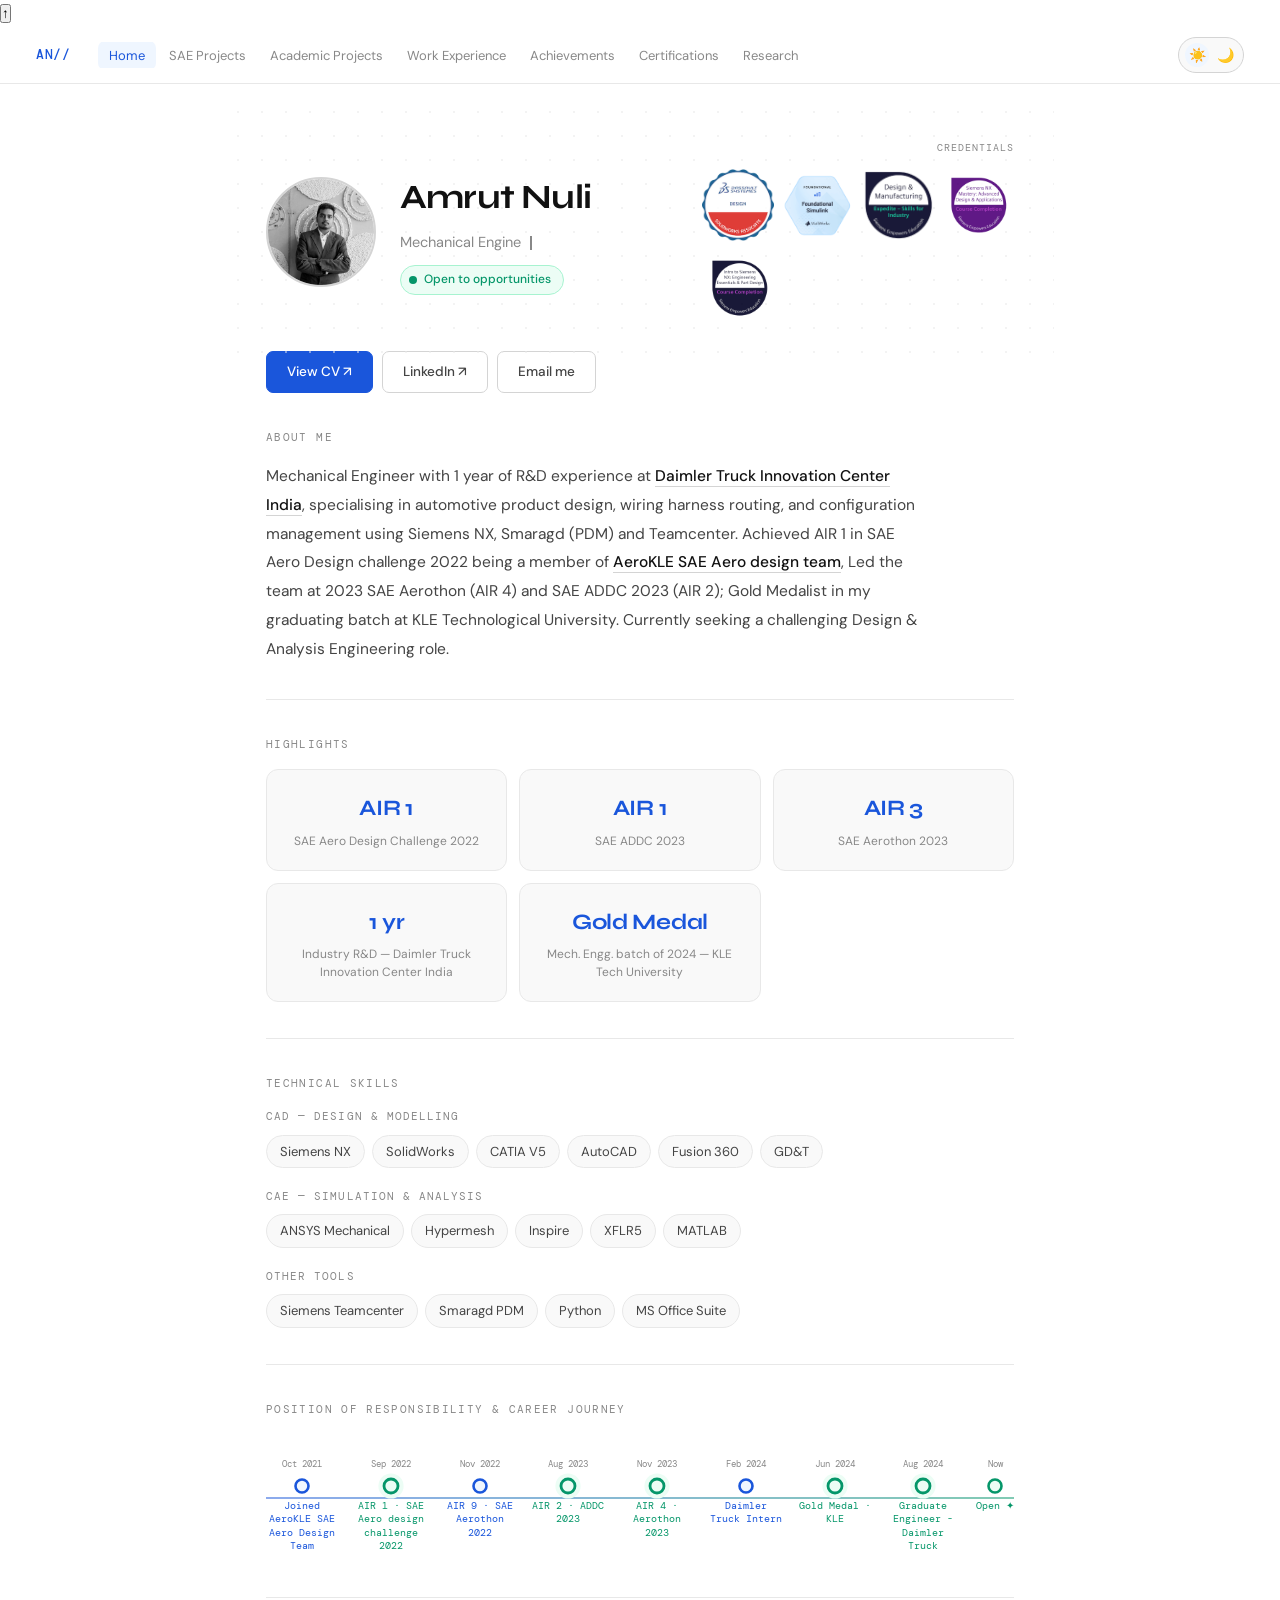
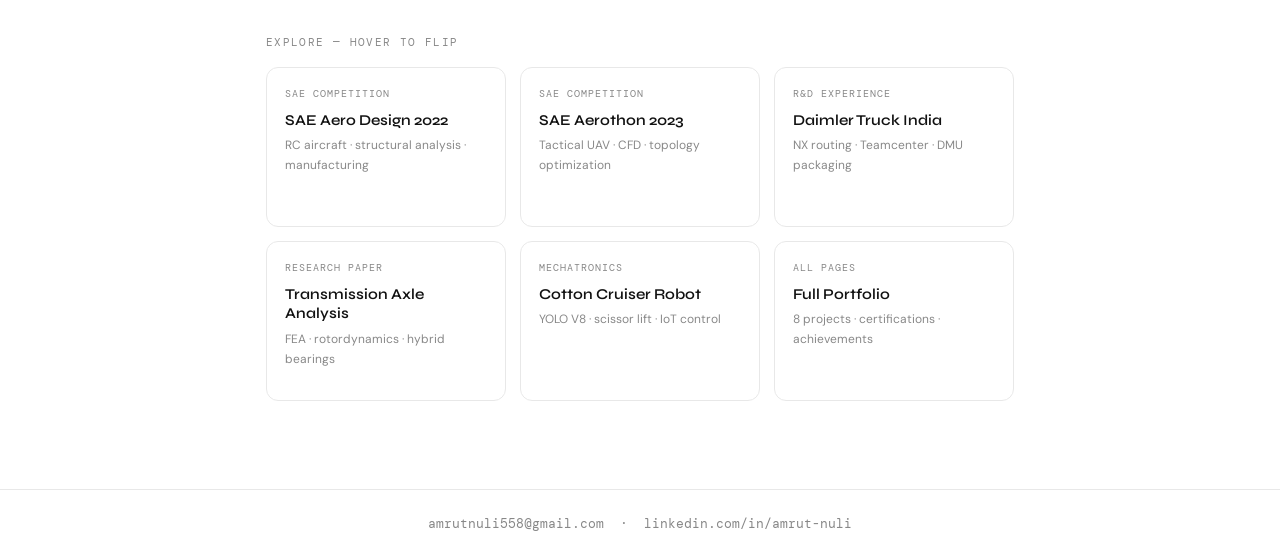
==== commit 50ded802: "Update index.html" ====
--- a/index.html
+++ b/index.html
@@ -136,35 +136,7 @@
     <a class="btn" href="https://www.linkedin.com/in/amrut-nuli/" target="_blank">LinkedIn ↗</a>
     <a class="btn" href="mailto:amrutnuli558@gmail.com">Email me</a>
   </div>
-
-<!-- ── ACHIEVEMENT TICKER ── -->
-  <div class="ticker-wrap">
-    <div class="ticker-track" id="ticker-track">
-      <span class="ticker-item">AIR 1 &nbsp;·&nbsp; SAE Aero Design 2022 <span class="ticker-dot"></span></span>
-      <span class="ticker-item">9 kg payload carried nationally <span class="ticker-dot"></span></span>
-      <span class="ticker-item">AIR 2 &nbsp;·&nbsp; SAE ADDC 2023 <span class="ticker-dot"></span></span>
-      <span class="ticker-item">AIR 4 &nbsp;·&nbsp; SAE Aerothon 2023 <span class="ticker-dot"></span></span>
-      <span class="ticker-item">1 yr R&amp;D · Daimler Truck India <span class="ticker-dot"></span></span>
-      <span class="ticker-item">10+ vehicle variants optimised <span class="ticker-dot"></span></span>
-      <span class="ticker-item">Gold Medalist · 9.35 CGPA <span class="ticker-dot"></span></span>
-      <span class="ticker-item">18.38% deformation reduction · ICAPSM 2024 <span class="ticker-dot"></span></span>
-      <span class="ticker-item">40% weight reduction · topology optimisation <span class="ticker-dot"></span></span>
-      <span class="ticker-item">CSWA · Siemens NX Certified <span class="ticker-dot"></span></span>
-      <!-- duplicate for seamless loop -->
-      <span class="ticker-item">AIR 1 &nbsp;·&nbsp; SAE Aero Design 2022 <span class="ticker-dot"></span></span>
-      <span class="ticker-item">9 kg payload carried nationally <span class="ticker-dot"></span></span>
-      <span class="ticker-item">AIR 2 &nbsp;·&nbsp; SAE ADDC 2023 <span class="ticker-dot"></span></span>
-      <span class="ticker-item">AIR 4 &nbsp;·&nbsp; SAE Aerothon 2023 <span class="ticker-dot"></span></span>
-      <span class="ticker-item">1 yr R&amp;D · Daimler Truck India <span class="ticker-dot"></span></span>
-      <span class="ticker-item">10+ vehicle variants optimised <span class="ticker-dot"></span></span>
-      <span class="ticker-item">Gold Medalist · 9.35 CGPA <span class="ticker-dot"></span></span>
-      <span class="ticker-item">18.38% deformation reduction · ICAPSM 2024 <span class="ticker-dot"></span></span>
-      <span class="ticker-item">40% weight reduction · topology optimisation <span class="ticker-dot"></span></span>
-      <span class="ticker-item">CSWA · Siemens NX Certified <span class="ticker-dot"></span></span>
-    </div>
-  </div>
-
-  <!-- ── ABOUT ── -->
+  
 
   <!-- ── ABOUT ── -->
   <div class="label">About me</div>
@@ -229,56 +201,46 @@
   </div>
   <hr/>
 
-<!-- ── SKILLS ── -->
-  <div class="label">Tool proficiency</div>
-  <div class="radar-wrap">
-    <div class="radar-canvas-wrap">
-      <canvas id="radar-chart" width="220" height="220"></canvas>
-    </div>
-    <div class="radar-legend" id="radar-legend">
-      <div class="radar-legend-item">
-        <div class="radar-legend-dot" style="background:#1a56db;"></div>
-        <span style="width:110px; font-size:12.5px;">Siemens NX</span>
-        <div class="radar-legend-bar"><div class="radar-legend-fill" style="background:#1a56db;" data-w="90%"></div></div>
-        <span style="font-size:11px; color:var(--text3); font-family:'DM Mono',monospace; width:28px; text-align:right;">90%</span>
-      </div>
-      <div class="radar-legend-item">
-        <div class="radar-legend-dot" style="background:#1a56db;"></div>
-        <span style="width:110px; font-size:12.5px;">SolidWorks</span>
-        <div class="radar-legend-bar"><div class="radar-legend-fill" style="background:#1a56db;" data-w="88%"></div></div>
-        <span style="font-size:11px; color:var(--text3); font-family:'DM Mono',monospace; width:28px; text-align:right;">88%</span>
-      </div>
-      <div class="radar-legend-item">
-        <div class="radar-legend-dot" style="background:#059669;"></div>
-        <span style="width:110px; font-size:12.5px;">ANSYS</span>
-        <div class="radar-legend-bar"><div class="radar-legend-fill" style="background:#059669;" data-w="85%"></div></div>
-        <span style="font-size:11px; color:var(--text3); font-family:'DM Mono',monospace; width:28px; text-align:right;">85%</span>
-      </div>
-      <div class="radar-legend-item">
-        <div class="radar-legend-dot" style="background:#d97706;"></div>
-        <span style="width:110px; font-size:12.5px;">Teamcenter</span>
-        <div class="radar-legend-bar"><div class="radar-legend-fill" style="background:#d97706;" data-w="88%"></div></div>
-        <span style="font-size:11px; color:var(--text3); font-family:'DM Mono',monospace; width:28px; text-align:right;">88%</span>
-      </div>
-      <div class="radar-legend-item">
-        <div class="radar-legend-dot" style="background:#059669;"></div>
-        <span style="width:110px; font-size:12.5px;">CATIA V5</span>
-        <div class="radar-legend-bar"><div class="radar-legend-fill" style="background:#059669;" data-w="75%"></div></div>
-        <span style="font-size:11px; color:var(--text3); font-family:'DM Mono',monospace; width:28px; text-align:right;">75%</span>
-      </div>
-      <div class="radar-legend-item">
-        <div class="radar-legend-dot" style="background:#1a56db;"></div>
-        <span style="width:110px; font-size:12.5px;">GD&amp;T</span>
-        <div class="radar-legend-bar"><div class="radar-legend-fill" style="background:#1a56db;" data-w="82%"></div></div>
-        <span style="font-size:11px; color:var(--text3); font-family:'DM Mono',monospace; width:28px; text-align:right;">82%</span>
-      </div>
+ <!-- ── SKILLS ── -->
+  <div class="label">Technical skills</div>
+
+  <div class="skill-section">
+    <div class="skill-label">CAD — Design &amp; Modelling</div>
+    <div class="pill-row">
+      <span class="pill">Siemens NX</span>
+      <span class="pill">SolidWorks</span>
+      <span class="pill">CATIA V5</span>
+      <span class="pill">AutoCAD</span>
+      <span class="pill">Fusion 360</span>
+      <span class="pill">GD&amp;T</span>
     </div>
   </div>
 
+  <div class="skill-section">
+    <div class="skill-label">CAE — Simulation &amp; Analysis</div>
+    <div class="pill-row">
+      <span class="pill">ANSYS Mechanical</span>
+      <span class="pill">Hypermesh</span>
+      <span class="pill">Inspire</span>
+      <span class="pill">XFLR5</span>
+      <span class="pill">MATLAB</span>
+    </div>
+  </div>
+
+  <div class="skill-section">
+    <div class="skill-label">Other tools</div>
+    <div class="pill-row">
+      <span class="pill">Siemens Teamcenter</span>
+      <span class="pill">Smaragd PDM</span>
+      <span class="pill">Python</span>
+      <span class="pill">MS Office Suite</span>
+    </div>
+  </div>
+
   <hr/>
 
  <!-- ── CAREER TIMELINE ── -->
-  <div class="label">Career journey</div>
+  <div class="label">Position of responsibility & Career journey</div>
   <div class="career-timeline" id="career-tl">
     <div class="career-line"><div class="career-line-fill" id="career-fill"></div></div>
     <div class="career-nodes">
@@ -286,37 +248,37 @@
       <div class="career-node active" title="SAE Aero Design Team joined">
         <div class="career-node-date">Oct 2021</div>
         <div class="career-node-dot"></div>
-        <div class="career-node-label">Joined AeroKLE</div>
+        <div class="career-node-label">Joined AeroKLE SAE Aero Design Team</div>
       </div>
 
       <div class="career-node highlight" title="AIR 1 — SAE Aero Design Challenge">
         <div class="career-node-date">Sep 2022</div>
         <div class="career-node-dot"></div>
-        <div class="career-node-label">AIR 1 · SAE ADC</div>
+        <div class="career-node-label">AIR 1 · SAE Aero design challenge 2022</div>
       </div>
 
       <div class="career-node active" title="SAE Aerothon 2022">
         <div class="career-node-date">Nov 2022</div>
         <div class="career-node-dot"></div>
-        <div class="career-node-label">SAE Aerothon</div>
+        <div class="career-node-label">AIR 9 · SAE Aerothon 2022</div>
       </div>
 
       <div class="career-node highlight" title="AIR 2 — SAE ADDC 2023">
-        <div class="career-node-date">Nov 2023</div>
+        <div class="career-node-date">Aug 2023</div>
         <div class="career-node-dot"></div>
-        <div class="career-node-label">AIR 2 · ADDC</div>
+        <div class="career-node-label">AIR 2 · ADDC 2023</div>
       </div>
 
       <div class="career-node highlight" title="AIR 4 — SAE Aerothon 2023">
         <div class="career-node-date">Nov 2023</div>
         <div class="career-node-dot"></div>
-        <div class="career-node-label">AIR 4 · Aerothon</div>
+        <div class="career-node-label">AIR 4 · Aerothon 2023</div>
       </div>
 
       <div class="career-node active" title="Engineering Intern — Daimler Truck">
         <div class="career-node-date">Feb 2024</div>
         <div class="career-node-dot"></div>
-        <div class="career-node-label">Daimler Intern</div>
+        <div class="career-node-label">Daimler Truck Intern</div>
       </div>
 
       <div class="career-node highlight" title="Gold Medal — KLE Tech University">
@@ -328,7 +290,7 @@
       <div class="career-node highlight" title="Graduate Engineer Trainee — Daimler Truck">
         <div class="career-node-date">Aug 2024</div>
         <div class="career-node-dot"></div>
-        <div class="career-node-label">Graduate Engineer</div>
+        <div class="career-node-label">Graduate Engineer - Daimler Truck</div>
       </div>
 
       <div class="career-node active" title="Open to opportunities">
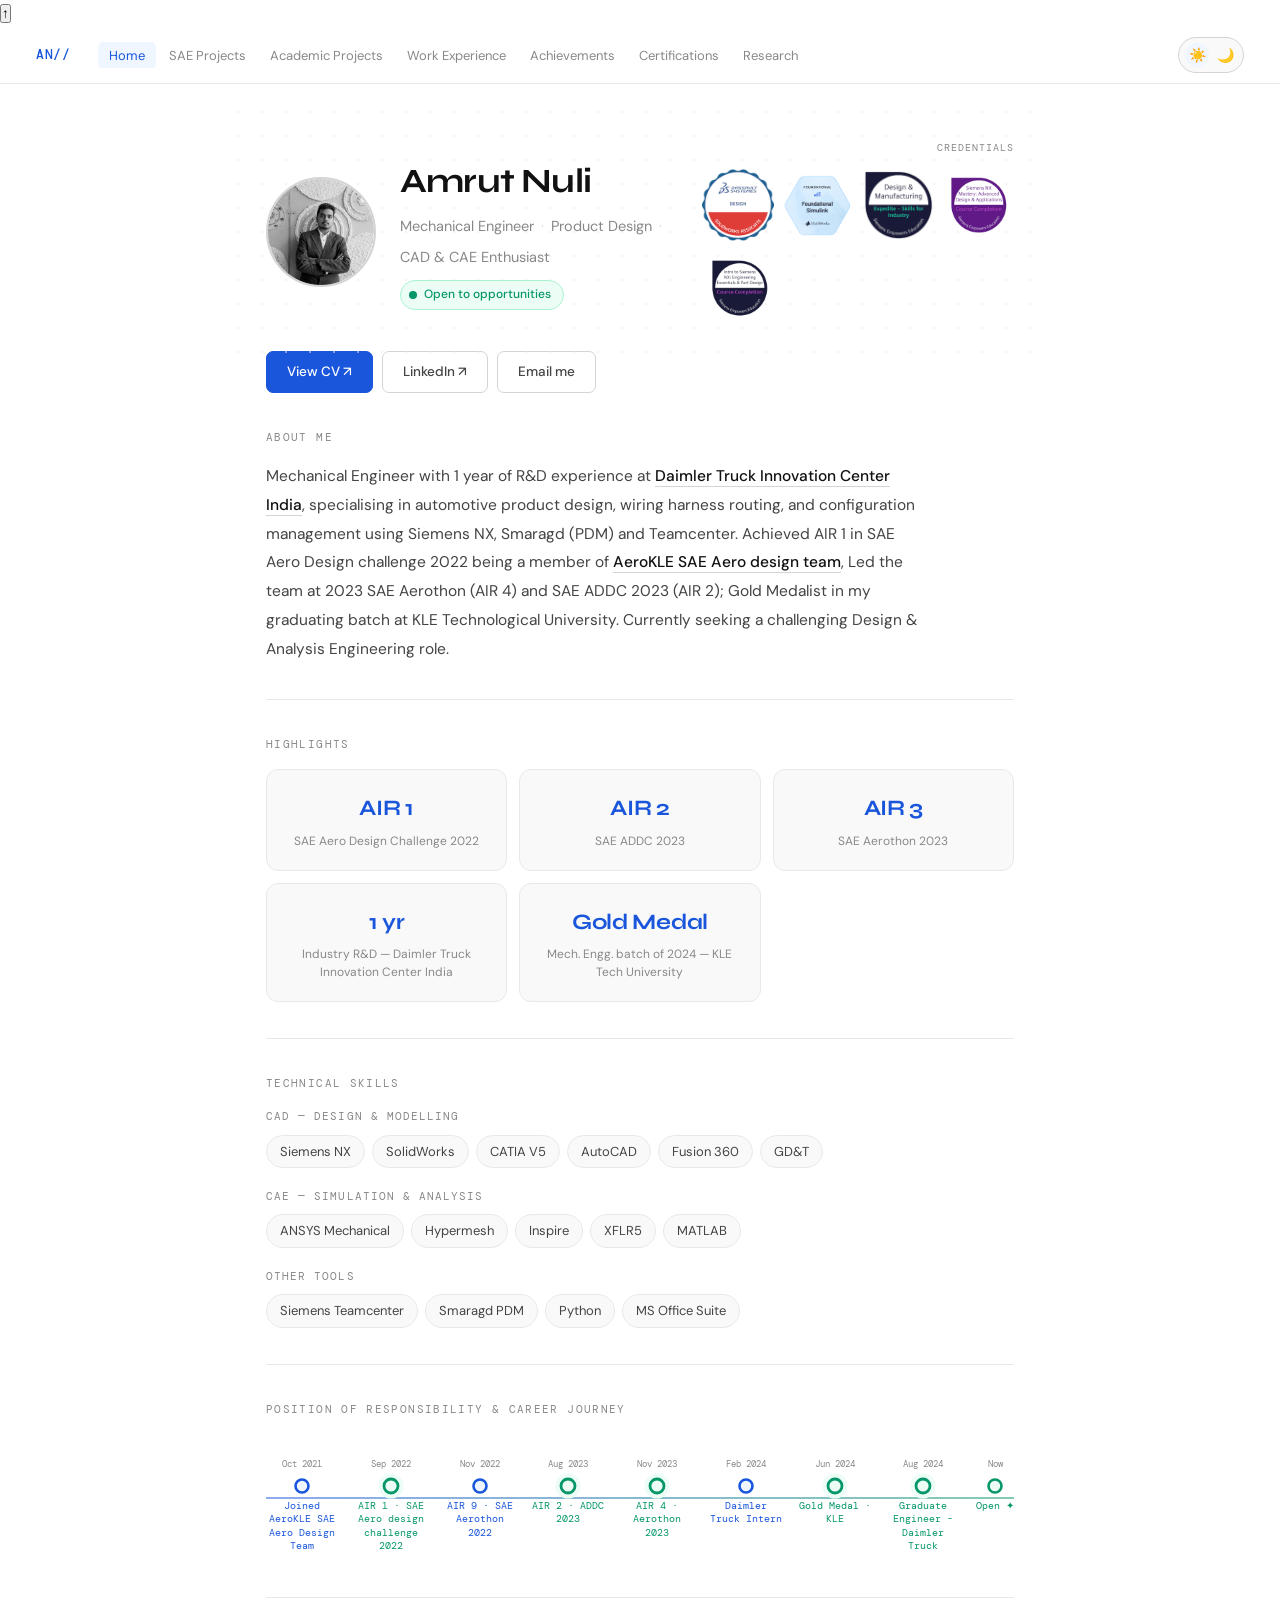
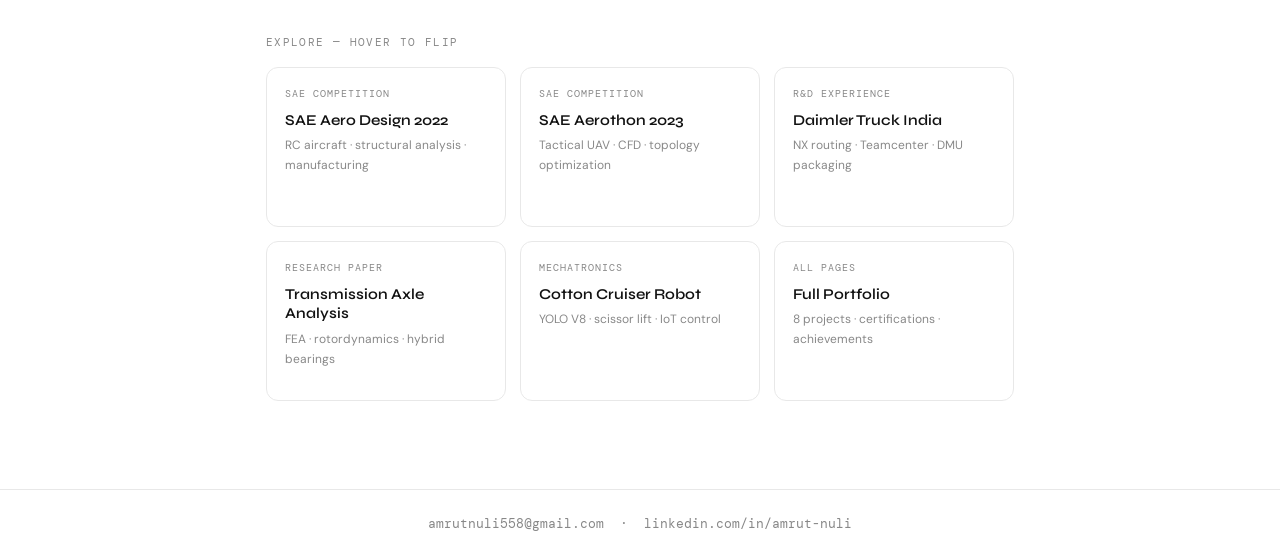
==== commit c140d131: "Update index.html" ====
--- a/index.html
+++ b/index.html
@@ -50,8 +50,12 @@
    <!-- Name + title -->
     <div style="flex:1; min-width:0;">
       <div class="hero-name">Amrut Nuli</div>
-      <div class="hero-title-line">
-        <span id="typed-text"></span><span class="typed-cursor" id="typed-cursor"></span>
+     <div class="hero-title-line">
+        <span>Mechanical Engineer</span>
+        <span class="hero-dot">·</span>
+        <span>Product Design</span>
+        <span class="hero-dot">·</span>
+        <span>CAD &amp; CAE Enthusiast</span>
       </div>
       <div class="open-to-work">
         <span class="pulse-dot"></span>
@@ -426,42 +430,6 @@
     else applyTheme(false);
   })();
 
-  /* ── TYPED TEXT ── */
-  (function() {
-    const phrases = [
-      'Mechanical Engineer',
-      'CAD / CAE Specialist',
-      'Automotive Product Design',
-      'FEA & CFD Analysis',
-    ];
-    let pi = 0, ci = 0, deleting = false;
-    const el = document.getElementById('typed-text');
-    const cursor = document.getElementById('typed-cursor');
-    function type() {
-      const current = phrases[pi];
-      if (!deleting) {
-        el.textContent = current.substring(0, ci + 1);
-        ci++;
-        if (ci === current.length) {
-          deleting = true;
-          setTimeout(type, 1800);
-          return;
-        }
-        setTimeout(type, 60);
-      } else {
-        el.textContent = current.substring(0, ci - 1);
-        ci--;
-        if (ci === 0) {
-          deleting = false;
-          pi = (pi + 1) % phrases.length;
-          setTimeout(type, 300);
-          return;
-        }
-        setTimeout(type, 35);
-      }
-    }
-    setTimeout(type, 600);
-  })();
 
   /* ── ANIMATED COUNTERS ── */
   (function() {
